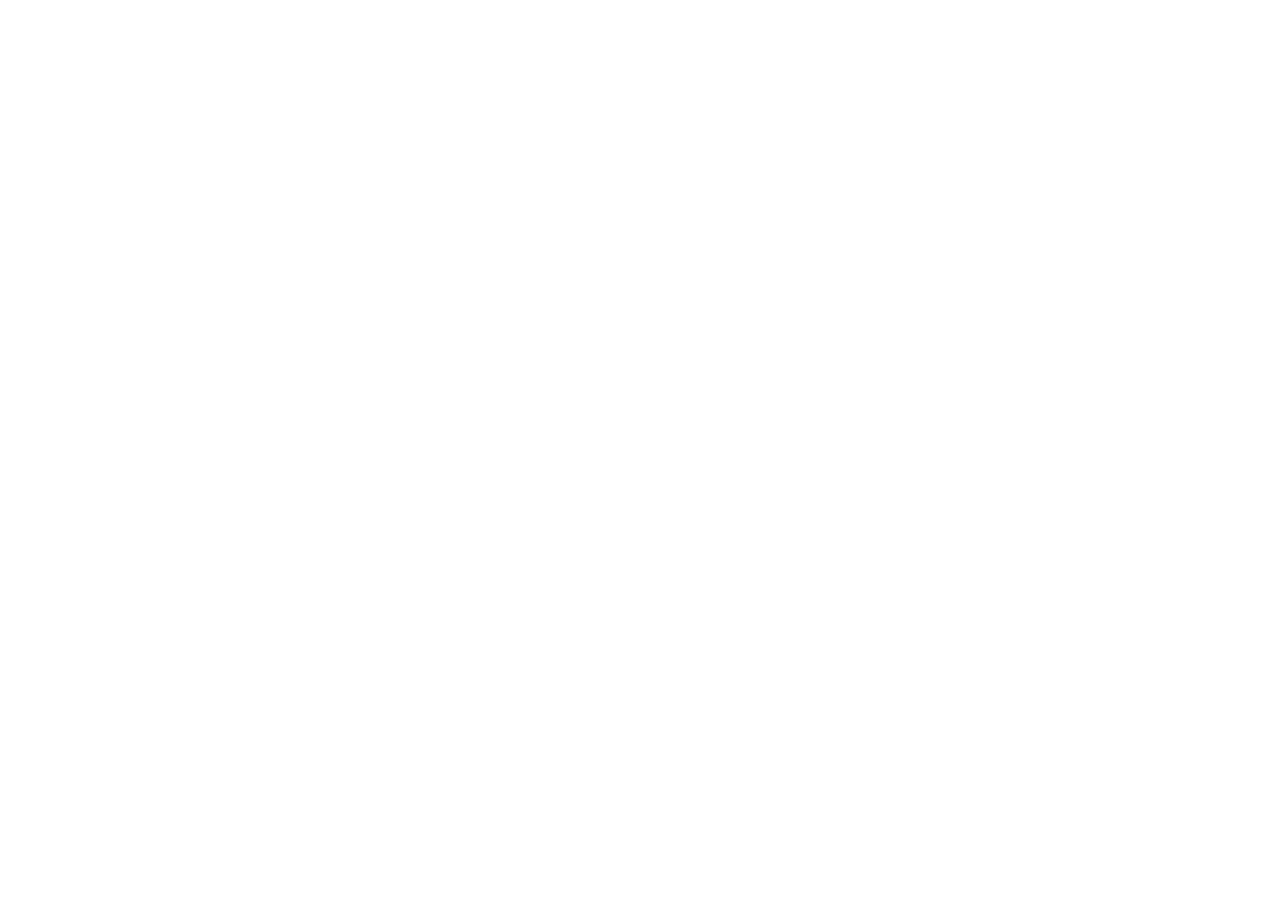
==== index.html @ 7b6e89db "init project" ====
<!DOCTYPE html>	
<html lang="zh-cn">
<head>
    <meta charset="UTF-8">
    <meta http-equiv="X-UA-Compatible" content="IE=edge">
    <meta name="keywords" content="关键词信息">
    <meta name="description" content="描述信息">
    <meta name="viewport" content="width=device-width,initial-scale=1.0">
    <link rel="shortcut icon" href="" type="image/x-icon">
    <title>袁大一</title>
</head>
<body>
     
</body>
</html>
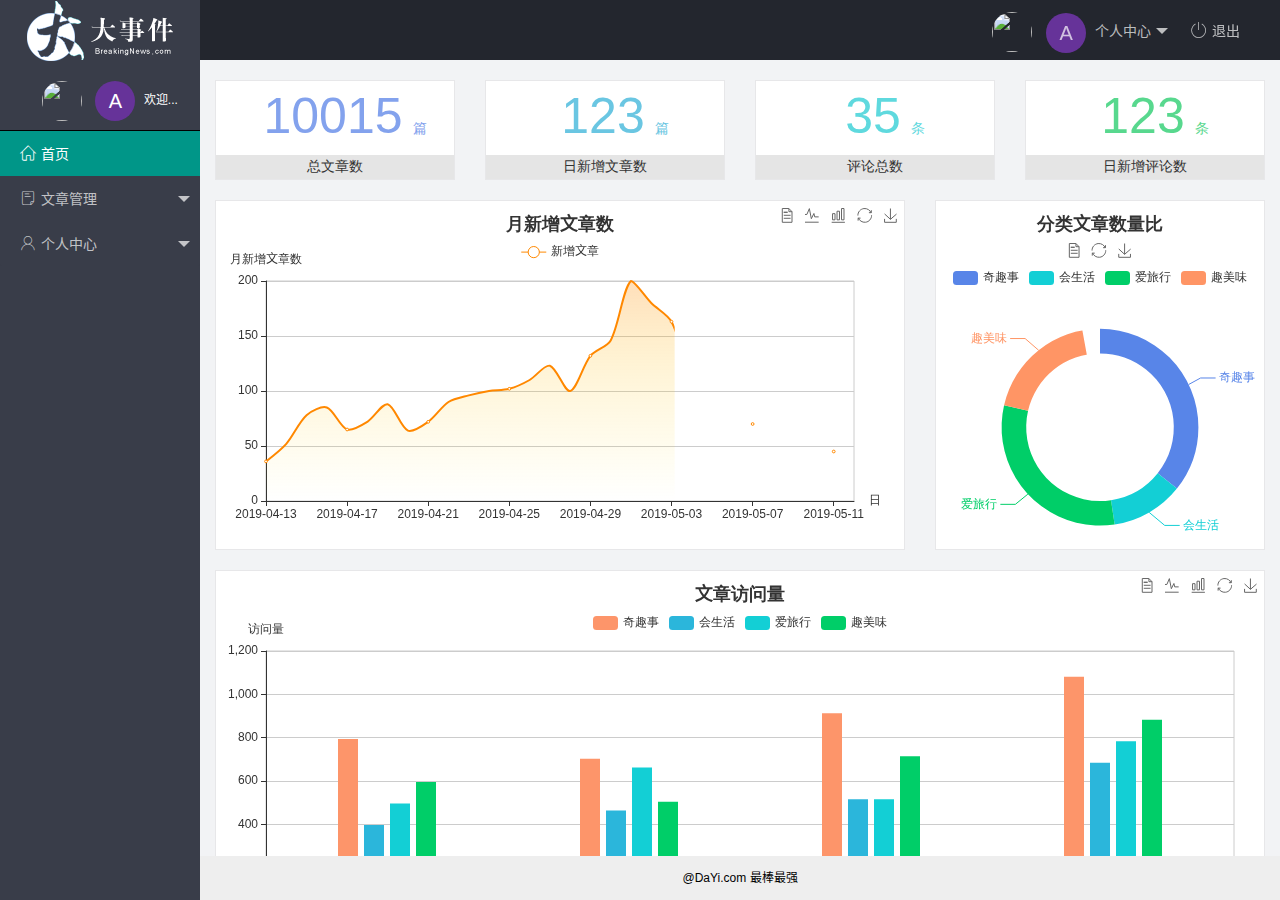
==== commit 6f9186b3: "修改后" ====
--- a/index.html
+++ b/index.html
@@ -1,5 +1,6 @@
-<!DOCTYPE html>	
+<!DOCTYPE html>
 <html lang="zh-cn">
+
 <head>
     <meta charset="UTF-8">
     <meta http-equiv="X-UA-Compatible" content="IE=edge">
@@ -7,9 +8,86 @@
     <meta name="description" content="描述信息">
     <meta name="viewport" content="width=device-width,initial-scale=1.0">
     <link rel="shortcut icon" href="" type="image/x-icon">
-    <title>袁大一</title>
+    <title>后台主页</title>
+    <link rel="stylesheet" href="./assets/css/index.css">
+    <!-- 导入layui样式表  -->
+    <link rel="stylesheet" href="/assets/lib/layui/css/layui.css">
+    <!-- 导入字体样式表文件 -->
+    <link rel="stylesheet" href="/assets/fonts/iconfont.css">
 </head>
+
 <body>
-     
+    <div class="layui-layout layui-layout-admin">
+        <div class="layui-header">
+            <div class="layui-logo layui-hide-xs layui-bg-black">
+                <img src="/assets/images/logo.png" alt="">
+            </div>
+            <!-- 头部区域（可配合layui 已有的水平导航） -->
+            <ul class="layui-nav layui-layout-right">
+                <li class="layui-nav-item layui-hide layui-show-md-inline-block">
+                    <a href="javascript:;" class="userinfo">
+                        <img src="//tva1.sinaimg.cn/crop.0.0.118.118.180/5db11ff4gw1e77d3nqrv8j203b03cweg.jpg"
+                            class="layui-nav-img">
+                        <span class="text-avatar">A</span>
+                        个人中心
+                    </a>
+                    <dl class="layui-nav-child">
+                        <dd><a href="">基本资料</a></dd>
+                        <dd><a href="">更换头像</a></dd>
+                        <dd><a href="">重置密码</a></dd>
+                    </dl>
+                </li>
+                <li class="layui-nav-item" lay-header-event="menuRight" lay-unselect>
+                    <a href="javascript:;">
+                        <span class="iconfont icon-tuichu"></span>退出
+                    </a>
+                </li>
+            </ul>
+        </div>
+
+        <div class="layui-side layui-bg-black">
+            <div class="layui-side-scroll">
+                <div class="userinfo">
+                    <img src="//tva1.sinaimg.cn/crop.0.0.118.118.180/5db11ff4gw1e77d3nqrv8j203b03cweg.jpg"
+                        class="layui-nav-img">
+                    <span class="text-avatar">A</span>
+                    <span id="weclome">欢迎...</span>
+                </div>
+                <!-- 左侧导航区域（可配合layui已有的垂直导航） -->
+                <ul class="layui-nav layui-nav-tree" lay-filter="test" lay-shrink="all">
+                    <li class="layui-nav-item layui-this"><a href="/home/dashboard.html" target="fm"><span
+                                class="iconfont icon-home"></span>首页</a></li>
+                    <li class="layui-nav-item ">
+                        <a class="" href="javascript:;"> <span class="iconfont icon-16"></span>文章管理</a>
+                        <dl class="layui-nav-child">
+                            <dd><a href="javascript:;"><i class="layui-icon layui-icon-app"></i>文章类别</a></dd>
+                            <dd><a href="javascript:;"><i class="layui-icon layui-icon-app"></i>文章列表</a></dd>
+                            <dd><a href="javascript:;"><i class="layui-icon layui-icon-app"></i>发表文章</a></dd>
+                        </dl>
+                    </li>
+                    <li class="layui-nav-item">
+                        <a href="javascript:;"><span class="iconfont icon-user"></span>个人中心</a>
+                        <dl class="layui-nav-child">
+                            <dd><a href="javascript:;"><i class="layui-icon layui-icon-app"></i>基本资料</a></dd>
+                            <dd><a href="javascript:;"><i class="layui-icon layui-icon-app"></i>更换头像</a></dd>
+                            <dd><a href="javascript:;"><i class="layui-icon layui-icon-app"></i>重置密码</a></dd>
+                        </dl>
+                    </li>
+                </ul>
+            </div>
+        </div>
+
+        <div class="layui-body">
+            <!-- 内容主体区域 -->
+            <iframe src="/home/dashboard.html" name="fm" frameborder="0"></iframe>
+        </div>
+
+        <div class="layui-footer">
+            <!-- 底部固定区域 -->
+            @DaYi.com 最棒最强
+        </div>
+    </div>
+    <script src="/assets/lib/layui/layui.all.js"></script>
 </body>
+
 </html>--- a/assets/css/index.css
+++ b/assets/css/index.css
@@ -0,0 +1,51 @@
+.layui-footer {
+    text-align: center;
+    font-size: 12px ;
+}
+.iconfont {
+    margin-right: 5px;
+}
+.layui-icon {
+    margin-right: 5px;
+    margin-left: 20px;
+}
+.layui-side {
+    padding-top: 10px;
+}
+iframe {
+    width: 100%;
+    height: 100%;
+}
+body .layui-body {
+    overflow: hidden;
+}
+a {
+    transition: none !important;
+}
+.userinfo {
+    height: 60px;
+    line-height: 60px;
+    text-align: center;
+    font-size: 12px;
+    user-select: none;
+}
+.layui-side-scroll .userinfo {
+    border-bottom: 1px solid black;
+}
+.userinfo .text-avatar {
+    display: inline-block;
+    width: 40px;
+    height: 40px;
+    background-color: rebeccapurple;
+    border-radius: 50%;
+    line-height: 40px;
+    text-align: center;
+    font-size: 20px;
+    position: relative;
+    top: 4px;
+    margin-right: 5px;
+}
+ .userinfo .layui-nav-img {
+    width: 40px;
+    height: 40px;
+}--- a/assets/lib/layui/css/layui.css
+++ b/assets/lib/layui/css/layui.css
@@ -0,0 +1,2 @@
+/** layui-v2.5.5 MIT License By https://www.layui.com */
+ .layui-inline,img{display:inline-block;vertical-align:middle}h1,h2,h3,h4,h5,h6{font-weight:400}.layui-edge,.layui-header,.layui-inline,.layui-main{position:relative}.layui-body,.layui-edge,.layui-elip{overflow:hidden}.layui-btn,.layui-edge,.layui-inline,img{vertical-align:middle}.layui-btn,.layui-disabled,.layui-icon,.layui-unselect{-moz-user-select:none;-webkit-user-select:none;-ms-user-select:none}.layui-elip,.layui-form-checkbox span,.layui-form-pane .layui-form-label{text-overflow:ellipsis;white-space:nowrap}.layui-breadcrumb,.layui-tree-btnGroup{visibility:hidden}blockquote,body,button,dd,div,dl,dt,form,h1,h2,h3,h4,h5,h6,input,li,ol,p,pre,td,textarea,th,ul{margin:0;padding:0;-webkit-tap-highlight-color:rgba(0,0,0,0)}a:active,a:hover{outline:0}img{border:none}li{list-style:none}table{border-collapse:collapse;border-spacing:0}h4,h5,h6{font-size:100%}button,input,optgroup,option,select,textarea{font-family:inherit;font-size:inherit;font-style:inherit;font-weight:inherit;outline:0}pre{white-space:pre-wrap;white-space:-moz-pre-wrap;white-space:-pre-wrap;white-space:-o-pre-wrap;word-wrap:break-word}body{line-height:24px;font:14px Helvetica Neue,Helvetica,PingFang SC,Tahoma,Arial,sans-serif}hr{height:1px;margin:10px 0;border:0;clear:both}a{color:#333;text-decoration:none}a:hover{color:#777}a cite{font-style:normal;*cursor:pointer}.layui-border-box,.layui-border-box *{box-sizing:border-box}.layui-box,.layui-box *{box-sizing:content-box}.layui-clear{clear:both;*zoom:1}.layui-clear:after{content:'\20';clear:both;*zoom:1;display:block;height:0}.layui-inline{*display:inline;*zoom:1}.layui-edge{display:inline-block;width:0;height:0;border-width:6px;border-style:dashed;border-color:transparent}.layui-edge-top{top:-4px;border-bottom-color:#999;border-bottom-style:solid}.layui-edge-right{border-left-color:#999;border-left-style:solid}.layui-edge-bottom{top:2px;border-top-color:#999;border-top-style:solid}.layui-edge-left{border-right-color:#999;border-right-style:solid}.layui-disabled,.layui-disabled:hover{color:#d2d2d2!important;cursor:not-allowed!important}.layui-circle{border-radius:100%}.layui-show{display:block!important}.layui-hide{display:none!important}@font-face{font-family:layui-icon;src:url(../font/iconfont.eot?v=250);src:url(../font/iconfont.eot?v=250#iefix) format('embedded-opentype'),url(../font/iconfont.woff2?v=250) format('woff2'),url(../font/iconfont.woff?v=250) format('woff'),url(../font/iconfont.ttf?v=250) format('truetype'),url(../font/iconfont.svg?v=250#layui-icon) format('svg')}.layui-icon{font-family:layui-icon!important;font-size:16px;font-style:normal;-webkit-font-smoothing:antialiased;-moz-osx-font-smoothing:grayscale}.layui-icon-reply-fill:before{content:"\e611"}.layui-icon-set-fill:before{content:"\e614"}.layui-icon-menu-fill:before{content:"\e60f"}.layui-icon-search:before{content:"\e615"}.layui-icon-share:before{content:"\e641"}.layui-icon-set-sm:before{content:"\e620"}.layui-icon-engine:before{content:"\e628"}.layui-icon-close:before{content:"\1006"}.layui-icon-close-fill:before{content:"\1007"}.layui-icon-chart-screen:before{content:"\e629"}.layui-icon-star:before{content:"\e600"}.layui-icon-circle-dot:before{content:"\e617"}.layui-icon-chat:before{content:"\e606"}.layui-icon-release:before{content:"\e609"}.layui-icon-list:before{content:"\e60a"}.layui-icon-chart:before{content:"\e62c"}.layui-icon-ok-circle:before{content:"\1005"}.layui-icon-layim-theme:before{content:"\e61b"}.layui-icon-table:before{content:"\e62d"}.layui-icon-right:before{content:"\e602"}.layui-icon-left:before{content:"\e603"}.layui-icon-cart-simple:before{content:"\e698"}.layui-icon-face-cry:before{content:"\e69c"}.layui-icon-face-smile:before{content:"\e6af"}.layui-icon-survey:before{content:"\e6b2"}.layui-icon-tree:before{content:"\e62e"}.layui-icon-upload-circle:before{content:"\e62f"}.layui-icon-add-circle:before{content:"\e61f"}.layui-icon-download-circle:before{content:"\e601"}.layui-icon-templeate-1:before{content:"\e630"}.layui-icon-util:before{content:"\e631"}.layui-icon-face-surprised:before{content:"\e664"}.layui-icon-edit:before{content:"\e642"}.layui-icon-speaker:before{content:"\e645"}.layui-icon-down:before{content:"\e61a"}.layui-icon-file:before{content:"\e621"}.layui-icon-layouts:before{content:"\e632"}.layui-icon-rate-half:before{content:"\e6c9"}.layui-icon-add-circle-fine:before{content:"\e608"}.layui-icon-prev-circle:before{content:"\e633"}.layui-icon-read:before{content:"\e705"}.layui-icon-404:before{content:"\e61c"}.layui-icon-carousel:before{content:"\e634"}.layui-icon-help:before{content:"\e607"}.layui-icon-code-circle:before{content:"\e635"}.layui-icon-water:before{content:"\e636"}.layui-icon-username:before{content:"\e66f"}.layui-icon-find-fill:before{content:"\e670"}.layui-icon-about:before{content:"\e60b"}.layui-icon-location:before{content:"\e715"}.layui-icon-up:before{content:"\e619"}.layui-icon-pause:before{content:"\e651"}.layui-icon-date:before{content:"\e637"}.layui-icon-layim-uploadfile:before{content:"\e61d"}.layui-icon-delete:before{content:"\e640"}.layui-icon-play:before{content:"\e652"}.layui-icon-top:before{content:"\e604"}.layui-icon-friends:before{content:"\e612"}.layui-icon-refresh-3:before{content:"\e9aa"}.layui-icon-ok:before{content:"\e605"}.layui-icon-layer:before{content:"\e638"}.layui-icon-face-smile-fine:before{content:"\e60c"}.layui-icon-dollar:before{content:"\e659"}.layui-icon-group:before{content:"\e613"}.layui-icon-layim-download:before{content:"\e61e"}.layui-icon-picture-fine:before{content:"\e60d"}.layui-icon-link:before{content:"\e64c"}.layui-icon-diamond:before{content:"\e735"}.layui-icon-log:before{content:"\e60e"}.layui-icon-rate-solid:before{content:"\e67a"}.layui-icon-fonts-del:before{content:"\e64f"}.layui-icon-unlink:before{content:"\e64d"}.layui-icon-fonts-clear:before{content:"\e639"}.layui-icon-triangle-r:before{content:"\e623"}.layui-icon-circle:before{content:"\e63f"}.layui-icon-radio:before{content:"\e643"}.layui-icon-align-center:before{content:"\e647"}.layui-icon-align-right:before{content:"\e648"}.layui-icon-align-left:before{content:"\e649"}.layui-icon-loading-1:before{content:"\e63e"}.layui-icon-return:before{content:"\e65c"}.layui-icon-fonts-strong:before{content:"\e62b"}.layui-icon-upload:before{content:"\e67c"}.layui-icon-dialogue:before{content:"\e63a"}.layui-icon-video:before{content:"\e6ed"}.layui-icon-headset:before{content:"\e6fc"}.layui-icon-cellphone-fine:before{content:"\e63b"}.layui-icon-add-1:before{content:"\e654"}.layui-icon-face-smile-b:before{content:"\e650"}.layui-icon-fonts-html:before{content:"\e64b"}.layui-icon-form:before{content:"\e63c"}.layui-icon-cart:before{content:"\e657"}.layui-icon-camera-fill:before{content:"\e65d"}.layui-icon-tabs:before{content:"\e62a"}.layui-icon-fonts-code:before{content:"\e64e"}.layui-icon-fire:before{content:"\e756"}.layui-icon-set:before{content:"\e716"}.layui-icon-fonts-u:before{content:"\e646"}.layui-icon-triangle-d:before{content:"\e625"}.layui-icon-tips:before{content:"\e702"}.layui-icon-picture:before{content:"\e64a"}.layui-icon-more-vertical:before{content:"\e671"}.layui-icon-flag:before{content:"\e66c"}.layui-icon-loading:before{content:"\e63d"}.layui-icon-fonts-i:before{content:"\e644"}.layui-icon-refresh-1:before{content:"\e666"}.layui-icon-rmb:before{content:"\e65e"}.layui-icon-home:before{content:"\e68e"}.layui-icon-user:before{content:"\e770"}.layui-icon-notice:before{content:"\e667"}.layui-icon-login-weibo:before{content:"\e675"}.layui-icon-voice:before{content:"\e688"}.layui-icon-upload-drag:before{content:"\e681"}.layui-icon-login-qq:before{content:"\e676"}.layui-icon-snowflake:before{content:"\e6b1"}.layui-icon-file-b:before{content:"\e655"}.layui-icon-template:before{content:"\e663"}.layui-icon-auz:before{content:"\e672"}.layui-icon-console:before{content:"\e665"}.layui-icon-app:before{content:"\e653"}.layui-icon-prev:before{content:"\e65a"}.layui-icon-website:before{content:"\e7ae"}.layui-icon-next:before{content:"\e65b"}.layui-icon-component:before{content:"\e857"}.layui-icon-more:before{content:"\e65f"}.layui-icon-login-wechat:before{content:"\e677"}.layui-icon-shrink-right:before{content:"\e668"}.layui-icon-spread-left:before{content:"\e66b"}.layui-icon-camera:before{content:"\e660"}.layui-icon-note:before{content:"\e66e"}.layui-icon-refresh:before{content:"\e669"}.layui-icon-female:before{content:"\e661"}.layui-icon-male:before{content:"\e662"}.layui-icon-password:before{content:"\e673"}.layui-icon-senior:before{content:"\e674"}.layui-icon-theme:before{content:"\e66a"}.layui-icon-tread:before{content:"\e6c5"}.layui-icon-praise:before{content:"\e6c6"}.layui-icon-star-fill:before{content:"\e658"}.layui-icon-rate:before{content:"\e67b"}.layui-icon-template-1:before{content:"\e656"}.layui-icon-vercode:before{content:"\e679"}.layui-icon-cellphone:before{content:"\e678"}.layui-icon-screen-full:before{content:"\e622"}.layui-icon-screen-restore:before{content:"\e758"}.layui-icon-cols:before{content:"\e610"}.layui-icon-export:before{content:"\e67d"}.layui-icon-print:before{content:"\e66d"}.layui-icon-slider:before{content:"\e714"}.layui-icon-addition:before{content:"\e624"}.layui-icon-subtraction:before{content:"\e67e"}.layui-icon-service:before{content:"\e626"}.layui-icon-transfer:before{content:"\e691"}.layui-main{width:1140px;margin:0 auto}.layui-header{z-index:1000;height:60px}.layui-header a:hover{transition:all .5s;-webkit-transition:all .5s}.layui-side{position:fixed;left:0;top:0;bottom:0;z-index:999;width:200px;overflow-x:hidden}.layui-side-scroll{position:relative;width:220px;height:100%;overflow-x:hidden}.layui-body{position:absolute;left:200px;right:0;top:0;bottom:0;z-index:998;width:auto;overflow-y:auto;box-sizing:border-box}.layui-layout-body{overflow:hidden}.layui-layout-admin .layui-header{background-color:#23262E}.layui-layout-admin .layui-side{top:60px;width:200px;overflow-x:hidden}.layui-layout-admin .layui-body{position:fixed;top:60px;bottom:44px}.layui-layout-admin .layui-main{width:auto;margin:0 15px}.layui-layout-admin .layui-footer{position:fixed;left:200px;right:0;bottom:0;height:44px;line-height:44px;padding:0 15px;background-color:#eee}.layui-layout-admin .layui-logo{position:absolute;left:0;top:0;width:200px;height:100%;line-height:60px;text-align:center;color:#009688;font-size:16px}.layui-layout-admin .layui-header .layui-nav{background:0 0}.layui-layout-left{position:absolute!important;left:200px;top:0}.layui-layout-right{position:absolute!important;right:0;top:0}.layui-container{position:relative;margin:0 auto;padding:0 15px;box-sizing:border-box}.layui-fluid{position:relative;margin:0 auto;padding:0 15px}.layui-row:after,.layui-row:before{content:'';display:block;clear:both}.layui-col-lg1,.layui-col-lg10,.layui-col-lg11,.layui-col-lg12,.layui-col-lg2,.layui-col-lg3,.layui-col-lg4,.layui-col-lg5,.layui-col-lg6,.layui-col-lg7,.layui-col-lg8,.layui-col-lg9,.layui-col-md1,.layui-col-md10,.layui-col-md11,.layui-col-md12,.layui-col-md2,.layui-col-md3,.layui-col-md4,.layui-col-md5,.layui-col-md6,.layui-col-md7,.layui-col-md8,.layui-col-md9,.layui-col-sm1,.layui-col-sm10,.layui-col-sm11,.layui-col-sm12,.layui-col-sm2,.layui-col-sm3,.layui-col-sm4,.layui-col-sm5,.layui-col-sm6,.layui-col-sm7,.layui-col-sm8,.layui-col-sm9,.layui-col-xs1,.layui-col-xs10,.layui-col-xs11,.layui-col-xs12,.layui-col-xs2,.layui-col-xs3,.layui-col-xs4,.layui-col-xs5,.layui-col-xs6,.layui-col-xs7,.layui-col-xs8,.layui-col-xs9{position:relative;display:block;box-sizing:border-box}.layui-col-xs1,.layui-col-xs10,.layui-col-xs11,.layui-col-xs12,.layui-col-xs2,.layui-col-xs3,.layui-col-xs4,.layui-col-xs5,.layui-col-xs6,.layui-col-xs7,.layui-col-xs8,.layui-col-xs9{float:left}.layui-col-xs1{width:8.33333333%}.layui-col-xs2{width:16.66666667%}.layui-col-xs3{width:25%}.layui-col-xs4{width:33.33333333%}.layui-col-xs5{width:41.66666667%}.layui-col-xs6{width:50%}.layui-col-xs7{width:58.33333333%}.layui-col-xs8{width:66.66666667%}.layui-col-xs9{width:75%}.layui-col-xs10{width:83.33333333%}.layui-col-xs11{width:91.66666667%}.layui-col-xs12{width:100%}.layui-col-xs-offset1{margin-left:8.33333333%}.layui-col-xs-offset2{margin-left:16.66666667%}.layui-col-xs-offset3{margin-left:25%}.layui-col-xs-offset4{margin-left:33.33333333%}.layui-col-xs-offset5{margin-left:41.66666667%}.layui-col-xs-offset6{margin-left:50%}.layui-col-xs-offset7{margin-left:58.33333333%}.layui-col-xs-offset8{margin-left:66.66666667%}.layui-col-xs-offset9{margin-left:75%}.layui-col-xs-offset10{margin-left:83.33333333%}.layui-col-xs-offset11{margin-left:91.66666667%}.layui-col-xs-offset12{margin-left:100%}@media screen and (max-width:768px){.layui-hide-xs{display:none!important}.layui-show-xs-block{display:block!important}.layui-show-xs-inline{display:inline!important}.layui-show-xs-inline-block{display:inline-block!important}}@media screen and (min-width:768px){.layui-container{width:750px}.layui-hide-sm{display:none!important}.layui-show-sm-block{display:block!important}.layui-show-sm-inline{display:inline!important}.layui-show-sm-inline-block{display:inline-block!important}.layui-col-sm1,.layui-col-sm10,.layui-col-sm11,.layui-col-sm12,.layui-col-sm2,.layui-col-sm3,.layui-col-sm4,.layui-col-sm5,.layui-col-sm6,.layui-col-sm7,.layui-col-sm8,.layui-col-sm9{float:left}.layui-col-sm1{width:8.33333333%}.layui-col-sm2{width:16.66666667%}.layui-col-sm3{width:25%}.layui-col-sm4{width:33.33333333%}.layui-col-sm5{width:41.66666667%}.layui-col-sm6{width:50%}.layui-col-sm7{width:58.33333333%}.layui-col-sm8{width:66.66666667%}.layui-col-sm9{width:75%}.layui-col-sm10{width:83.33333333%}.layui-col-sm11{width:91.66666667%}.layui-col-sm12{width:100%}.layui-col-sm-offset1{margin-left:8.33333333%}.layui-col-sm-offset2{margin-left:16.66666667%}.layui-col-sm-offset3{margin-left:25%}.layui-col-sm-offset4{margin-left:33.33333333%}.layui-col-sm-offset5{margin-left:41.66666667%}.layui-col-sm-offset6{margin-left:50%}.layui-col-sm-offset7{margin-left:58.33333333%}.layui-col-sm-offset8{margin-left:66.66666667%}.layui-col-sm-offset9{margin-left:75%}.layui-col-sm-offset10{margin-left:83.33333333%}.layui-col-sm-offset11{margin-left:91.66666667%}.layui-col-sm-offset12{margin-left:100%}}@media screen and (min-width:992px){.layui-container{width:970px}.layui-hide-md{display:none!important}.layui-show-md-block{display:block!important}.layui-show-md-inline{display:inline!important}.layui-show-md-inline-block{display:inline-block!important}.layui-col-md1,.layui-col-md10,.layui-col-md11,.layui-col-md12,.layui-col-md2,.layui-col-md3,.layui-col-md4,.layui-col-md5,.layui-col-md6,.layui-col-md7,.layui-col-md8,.layui-col-md9{float:left}.layui-col-md1{width:8.33333333%}.layui-col-md2{width:16.66666667%}.layui-col-md3{width:25%}.layui-col-md4{width:33.33333333%}.layui-col-md5{width:41.66666667%}.layui-col-md6{width:50%}.layui-col-md7{width:58.33333333%}.layui-col-md8{width:66.66666667%}.layui-col-md9{width:75%}.layui-col-md10{width:83.33333333%}.layui-col-md11{width:91.66666667%}.layui-col-md12{width:100%}.layui-col-md-offset1{margin-left:8.33333333%}.layui-col-md-offset2{margin-left:16.66666667%}.layui-col-md-offset3{margin-left:25%}.layui-col-md-offset4{margin-left:33.33333333%}.layui-col-md-offset5{margin-left:41.66666667%}.layui-col-md-offset6{margin-left:50%}.layui-col-md-offset7{margin-left:58.33333333%}.layui-col-md-offset8{margin-left:66.66666667%}.layui-col-md-offset9{margin-left:75%}.layui-col-md-offset10{margin-left:83.33333333%}.layui-col-md-offset11{margin-left:91.66666667%}.layui-col-md-offset12{margin-left:100%}}@media screen and (min-width:1200px){.layui-container{width:1170px}.layui-hide-lg{display:none!important}.layui-show-lg-block{display:block!important}.layui-show-lg-inline{display:inline!important}.layui-show-lg-inline-block{display:inline-block!important}.layui-col-lg1,.layui-col-lg10,.layui-col-lg11,.layui-col-lg12,.layui-col-lg2,.layui-col-lg3,.layui-col-lg4,.layui-col-lg5,.layui-col-lg6,.layui-col-lg7,.layui-col-lg8,.layui-col-lg9{float:left}.layui-col-lg1{width:8.33333333%}.layui-col-lg2{width:16.66666667%}.layui-col-lg3{width:25%}.layui-col-lg4{width:33.33333333%}.layui-col-lg5{width:41.66666667%}.layui-col-lg6{width:50%}.layui-col-lg7{width:58.33333333%}.layui-col-lg8{width:66.66666667%}.layui-col-lg9{width:75%}.layui-col-lg10{width:83.33333333%}.layui-col-lg11{width:91.66666667%}.layui-col-lg12{width:100%}.layui-col-lg-offset1{margin-left:8.33333333%}.layui-col-lg-offset2{margin-left:16.66666667%}.layui-col-lg-offset3{margin-left:25%}.layui-col-lg-offset4{margin-left:33.33333333%}.layui-col-lg-offset5{margin-left:41.66666667%}.layui-col-lg-offset6{margin-left:50%}.layui-col-lg-offset7{margin-left:58.33333333%}.layui-col-lg-offset8{margin-left:66.66666667%}.layui-col-lg-offset9{margin-left:75%}.layui-col-lg-offset10{margin-left:83.33333333%}.layui-col-lg-offset11{margin-left:91.66666667%}.layui-col-lg-offset12{margin-left:100%}}.layui-col-space1{margin:-.5px}.layui-col-space1>*{padding:.5px}.layui-col-space3{margin:-1.5px}.layui-col-space3>*{padding:1.5px}.layui-col-space5{margin:-2.5px}.layui-col-space5>*{padding:2.5px}.layui-col-space8{margin:-3.5px}.layui-col-space8>*{padding:3.5px}.layui-col-space10{margin:-5px}.layui-col-space10>*{padding:5px}.layui-col-space12{margin:-6px}.layui-col-space12>*{padding:6px}.layui-col-space15{margin:-7.5px}.layui-col-space15>*{padding:7.5px}.layui-col-space18{margin:-9px}.layui-col-space18>*{padding:9px}.layui-col-space20{margin:-10px}.layui-col-space20>*{padding:10px}.layui-col-space22{margin:-11px}.layui-col-space22>*{padding:11px}.layui-col-space25{margin:-12.5px}.layui-col-space25>*{padding:12.5px}.layui-col-space30{margin:-15px}.layui-col-space30>*{padding:15px}.layui-btn,.layui-input,.layui-select,.layui-textarea,.layui-upload-button{outline:0;-webkit-appearance:none;transition:all .3s;-webkit-transition:all .3s;box-sizing:border-box}.layui-elem-quote{margin-bottom:10px;padding:15px;line-height:22px;border-left:5px solid #009688;border-radius:0 2px 2px 0;background-color:#f2f2f2}.layui-quote-nm{border-style:solid;border-width:1px 1px 1px 5px;background:0 0}.layui-elem-field{margin-bottom:10px;padding:0;border-width:1px;border-style:solid}.layui-elem-field legend{margin-left:20px;padding:0 10px;font-size:20px;font-weight:300}.layui-field-title{margin:10px 0 20px;border-width:1px 0 0}.layui-field-box{padding:10px 15px}.layui-field-title .layui-field-box{padding:10px 0}.layui-progress{position:relative;height:6px;border-radius:20px;background-color:#e2e2e2}.layui-progress-bar{position:absolute;left:0;top:0;width:0;max-width:100%;height:6px;border-radius:20px;text-align:right;background-color:#5FB878;transition:all .3s;-webkit-transition:all .3s}.layui-progress-big,.layui-progress-big .layui-progress-bar{height:18px;line-height:18px}.layui-progress-text{position:relative;top:-20px;line-height:18px;font-size:12px;color:#666}.layui-progress-big .layui-progress-text{position:static;padding:0 10px;color:#fff}.layui-collapse{border-width:1px;border-style:solid;border-radius:2px}.layui-colla-content,.layui-colla-item{border-top-width:1px;border-top-style:solid}.layui-colla-item:first-child{border-top:none}.layui-colla-title{position:relative;height:42px;line-height:42px;padding:0 15px 0 35px;color:#333;background-color:#f2f2f2;cursor:pointer;font-size:14px;overflow:hidden}.layui-colla-content{display:none;padding:10px 15px;line-height:22px;color:#666}.layui-colla-icon{position:absolute;left:15px;top:0;font-size:14px}.layui-card{margin-bottom:15px;border-radius:2px;background-color:#fff;box-shadow:0 1px 2px 0 rgba(0,0,0,.05)}.layui-card:last-child{margin-bottom:0}.layui-card-header{position:relative;height:42px;line-height:42px;padding:0 15px;border-bottom:1px solid #f6f6f6;color:#333;border-radius:2px 2px 0 0;font-size:14px}.layui-bg-black,.layui-bg-blue,.layui-bg-cyan,.layui-bg-green,.layui-bg-orange,.layui-bg-red{color:#fff!important}.layui-card-body{position:relative;padding:10px 15px;line-height:24px}.layui-card-body[pad15]{padding:15px}.layui-card-body[pad20]{padding:20px}.layui-card-body .layui-table{margin:5px 0}.layui-card .layui-tab{margin:0}.layui-panel-window{position:relative;padding:15px;border-radius:0;border-top:5px solid #E6E6E6;background-color:#fff}.layui-auxiliar-moving{position:fixed;left:0;right:0;top:0;bottom:0;width:100%;height:100%;background:0 0;z-index:9999999999}.layui-form-label,.layui-form-mid,.layui-form-select,.layui-input-block,.layui-input-inline,.layui-textarea{position:relative}.layui-bg-red{background-color:#FF5722!important}.layui-bg-orange{background-color:#FFB800!important}.layui-bg-green{background-color:#009688!important}.layui-bg-cyan{background-color:#2F4056!important}.layui-bg-blue{background-color:#1E9FFF!important}.layui-bg-black{background-color:#393D49!important}.layui-bg-gray{background-color:#eee!important;color:#666!important}.layui-badge-rim,.layui-colla-content,.layui-colla-item,.layui-collapse,.layui-elem-field,.layui-form-pane .layui-form-item[pane],.layui-form-pane .layui-form-label,.layui-input,.layui-layedit,.layui-layedit-tool,.layui-quote-nm,.layui-select,.layui-tab-bar,.layui-tab-card,.layui-tab-title,.layui-tab-title .layui-this:after,.layui-textarea{border-color:#e6e6e6}.layui-timeline-item:before,hr{background-color:#e6e6e6}.layui-text{line-height:22px;font-size:14px;color:#666}.layui-text h1,.layui-text h2,.layui-text h3{font-weight:500;color:#333}.layui-text h1{font-size:30px}.layui-text h2{font-size:24px}.layui-text h3{font-size:18px}.layui-text a:not(.layui-btn){color:#01AAED}.layui-text a:not(.layui-btn):hover{text-decoration:underline}.layui-text ul{padding:5px 0 5px 15px}.layui-text ul li{margin-top:5px;list-style-type:disc}.layui-text em,.layui-word-aux{color:#999!important;padding:0 5px!important}.layui-btn{display:inline-block;height:38px;line-height:38px;padding:0 18px;background-color:#009688;color:#fff;white-space:nowrap;text-align:center;font-size:14px;border:none;border-radius:2px;cursor:pointer}.layui-btn:hover{opacity:.8;filter:alpha(opacity=80);color:#fff}.layui-btn:active{opacity:1;filter:alpha(opacity=100)}.layui-btn+.layui-btn{margin-left:10px}.layui-btn-container{font-size:0}.layui-btn-container .layui-btn{margin-right:10px;margin-bottom:10px}.layui-btn-container .layui-btn+.layui-btn{margin-left:0}.layui-table .layui-btn-container .layui-btn{margin-bottom:9px}.layui-btn-radius{border-radius:100px}.layui-btn .layui-icon{margin-right:3px;font-size:18px;vertical-align:bottom;vertical-align:middle\9}.layui-btn-primary{border:1px solid #C9C9C9;background-color:#fff;color:#555}.layui-btn-primary:hover{border-color:#009688;color:#333}.layui-btn-normal{background-color:#1E9FFF}.layui-btn-warm{background-color:#FFB800}.layui-btn-danger{background-color:#FF5722}.layui-btn-checked{background-color:#5FB878}.layui-btn-disabled,.layui-btn-disabled:active,.layui-btn-disabled:hover{border:1px solid #e6e6e6;background-color:#FBFBFB;color:#C9C9C9;cursor:not-allowed;opacity:1}.layui-btn-lg{height:44px;line-height:44px;padding:0 25px;font-size:16px}.layui-btn-sm{height:30px;line-height:30px;padding:0 10px;font-size:12px}.layui-btn-sm i{font-size:16px!important}.layui-btn-xs{height:22px;line-height:22px;padding:0 5px;font-size:12px}.layui-btn-xs i{font-size:14px!important}.layui-btn-group{display:inline-block;vertical-align:middle;font-size:0}.layui-btn-group .layui-btn{margin-left:0!important;margin-right:0!important;border-left:1px solid rgba(255,255,255,.5);border-radius:0}.layui-btn-group .layui-btn-primary{border-left:none}.layui-btn-group .layui-btn-primary:hover{border-color:#C9C9C9;color:#009688}.layui-btn-group .layui-btn:first-child{border-left:none;border-radius:2px 0 0 2px}.layui-btn-group .layui-btn-primary:first-child{border-left:1px solid #c9c9c9}.layui-btn-group .layui-btn:last-child{border-radius:0 2px 2px 0}.layui-btn-group .layui-btn+.layui-btn{margin-left:0}.layui-btn-group+.layui-btn-group{margin-left:10px}.layui-btn-fluid{width:100%}.layui-input,.layui-select,.layui-textarea{height:38px;line-height:1.3;line-height:38px\9;border-width:1px;border-style:solid;background-color:#fff;border-radius:2px}.layui-input::-webkit-input-placeholder,.layui-select::-webkit-input-placeholder,.layui-textarea::-webkit-input-placeholder{line-height:1.3}.layui-input,.layui-textarea{display:block;width:100%;padding-left:10px}.layui-input:hover,.layui-textarea:hover{border-color:#D2D2D2!important}.layui-input:focus,.layui-textarea:focus{border-color:#C9C9C9!important}.layui-textarea{min-height:100px;height:auto;line-height:20px;padding:6px 10px;resize:vertical}.layui-select{padding:0 10px}.layui-form input[type=checkbox],.layui-form input[type=radio],.layui-form select{display:none}.layui-form [lay-ignore]{display:initial}.layui-form-item{margin-bottom:15px;clear:both;*zoom:1}.layui-form-item:after{content:'\20';clear:both;*zoom:1;display:block;height:0}.layui-form-label{float:left;display:block;padding:9px 15px;width:80px;font-weight:400;line-height:20px;text-align:right}.layui-form-label-col{display:block;float:none;padding:9px 0;line-height:20px;text-align:left}.layui-form-item .layui-inline{margin-bottom:5px;margin-right:10px}.layui-input-block{margin-left:110px;min-height:36px}.layui-input-inline{display:inline-block;vertical-align:middle}.layui-form-item .layui-input-inline{float:left;width:190px;margin-right:10px}.layui-form-text .layui-input-inline{width:auto}.layui-form-mid{float:left;display:block;padding:9px 0!important;line-height:20px;margin-right:10px}.layui-form-danger+.layui-form-select .layui-input,.layui-form-danger:focus{border-color:#FF5722!important}.layui-form-select .layui-input{padding-right:30px;cursor:pointer}.layui-form-select .layui-edge{position:absolute;right:10px;top:50%;margin-top:-3px;cursor:pointer;border-width:6px;border-top-color:#c2c2c2;border-top-style:solid;transition:all .3s;-webkit-transition:all .3s}.layui-form-select dl{display:none;position:absolute;left:0;top:42px;padding:5px 0;z-index:899;min-width:100%;border:1px solid #d2d2d2;max-height:300px;overflow-y:auto;background-color:#fff;border-radius:2px;box-shadow:0 2px 4px rgba(0,0,0,.12);box-sizing:border-box}.layui-form-select dl dd,.layui-form-select dl dt{padding:0 10px;line-height:36px;white-space:nowrap;overflow:hidden;text-overflow:ellipsis}.layui-form-select dl dt{font-size:12px;color:#999}.layui-form-select dl dd{cursor:pointer}.layui-form-select dl dd:hover{background-color:#f2f2f2;-webkit-transition:.5s all;transition:.5s all}.layui-form-select .layui-select-group dd{padding-left:20px}.layui-form-select dl dd.layui-select-tips{padding-left:10px!important;color:#999}.layui-form-select dl dd.layui-this{background-color:#5FB878;color:#fff}.layui-form-checkbox,.layui-form-select dl dd.layui-disabled{background-color:#fff}.layui-form-selected dl{display:block}.layui-form-checkbox,.layui-form-checkbox *,.layui-form-switch{display:inline-block;vertical-align:middle}.layui-form-selected .layui-edge{margin-top:-9px;-webkit-transform:rotate(180deg);transform:rotate(180deg);margin-top:-3px\9}:root .layui-form-selected .layui-edge{margin-top:-9px\0/IE9}.layui-form-selectup dl{top:auto;bottom:42px}.layui-select-none{margin:5px 0;text-align:center;color:#999}.layui-select-disabled .layui-disabled{border-color:#eee!important}.layui-select-disabled .layui-edge{border-top-color:#d2d2d2}.layui-form-checkbox{position:relative;height:30px;line-height:30px;margin-right:10px;padding-right:30px;cursor:pointer;font-size:0;-webkit-transition:.1s linear;transition:.1s linear;box-sizing:border-box}.layui-form-checkbox span{padding:0 10px;height:100%;font-size:14px;border-radius:2px 0 0 2px;background-color:#d2d2d2;color:#fff;overflow:hidden}.layui-form-checkbox:hover span{background-color:#c2c2c2}.layui-form-checkbox i{position:absolute;right:0;top:0;width:30px;height:28px;border:1px solid #d2d2d2;border-left:none;border-radius:0 2px 2px 0;color:#fff;font-size:20px;text-align:center}.layui-form-checkbox:hover i{border-color:#c2c2c2;color:#c2c2c2}.layui-form-checked,.layui-form-checked:hover{border-color:#5FB878}.layui-form-checked span,.layui-form-checked:hover span{background-color:#5FB878}.layui-form-checked i,.layui-form-checked:hover i{color:#5FB878}.layui-form-item .layui-form-checkbox{margin-top:4px}.layui-form-checkbox[lay-skin=primary]{height:auto!important;line-height:normal!important;min-width:18px;min-height:18px;border:none!important;margin-right:0;padding-left:28px;padding-right:0;background:0 0}.layui-form-checkbox[lay-skin=primary] span{padding-left:0;padding-right:15px;line-height:18px;background:0 0;color:#666}.layui-form-checkbox[lay-skin=primary] i{right:auto;left:0;width:16px;height:16px;line-height:16px;border:1px solid #d2d2d2;font-size:12px;border-radius:2px;background-color:#fff;-webkit-transition:.1s linear;transition:.1s linear}.layui-form-checkbox[lay-skin=primary]:hover i{border-color:#5FB878;color:#fff}.layui-form-checked[lay-skin=primary] i{border-color:#5FB878!important;background-color:#5FB878;color:#fff}.layui-checkbox-disbaled[lay-skin=primary] span{background:0 0!important;color:#c2c2c2}.layui-checkbox-disbaled[lay-skin=primary]:hover i{border-color:#d2d2d2}.layui-form-item .layui-form-checkbox[lay-skin=primary]{margin-top:10px}.layui-form-switch{position:relative;height:22px;line-height:22px;min-width:35px;padding:0 5px;margin-top:8px;border:1px solid #d2d2d2;border-radius:20px;cursor:pointer;background-color:#fff;-webkit-transition:.1s linear;transition:.1s linear}.layui-form-switch i{position:absolute;left:5px;top:3px;width:16px;height:16px;border-radius:20px;background-color:#d2d2d2;-webkit-transition:.1s linear;transition:.1s linear}.layui-form-switch em{position:relative;top:0;width:25px;margin-left:21px;padding:0!important;text-align:center!important;color:#999!important;font-style:normal!important;font-size:12px}.layui-form-onswitch{border-color:#5FB878;background-color:#5FB878}.layui-checkbox-disbaled,.layui-checkbox-disbaled i{border-color:#e2e2e2!important}.layui-form-onswitch i{left:100%;margin-left:-21px;background-color:#fff}.layui-form-onswitch em{margin-left:5px;margin-right:21px;color:#fff!important}.layui-checkbox-disbaled span{background-color:#e2e2e2!important}.layui-checkbox-disbaled:hover i{color:#fff!important}[lay-radio]{display:none}.layui-form-radio,.layui-form-radio *{display:inline-block;vertical-align:middle}.layui-form-radio{line-height:28px;margin:6px 10px 0 0;padding-right:10px;cursor:pointer;font-size:0}.layui-form-radio *{font-size:14px}.layui-form-radio>i{margin-right:8px;font-size:22px;color:#c2c2c2}.layui-form-radio>i:hover,.layui-form-radioed>i{color:#5FB878}.layui-radio-disbaled>i{color:#e2e2e2!important}.layui-form-pane .layui-form-label{width:110px;padding:8px 15px;height:38px;line-height:20px;border-width:1px;border-style:solid;border-radius:2px 0 0 2px;text-align:center;background-color:#FBFBFB;overflow:hidden;box-sizing:border-box}.layui-form-pane .layui-input-inline{margin-left:-1px}.layui-form-pane .layui-input-block{margin-left:110px;left:-1px}.layui-form-pane .layui-input{border-radius:0 2px 2px 0}.layui-form-pane .layui-form-text .layui-form-label{float:none;width:100%;border-radius:2px;box-sizing:border-box;text-align:left}.layui-form-pane .layui-form-text .layui-input-inline{display:block;margin:0;top:-1px;clear:both}.layui-form-pane .layui-form-text .layui-input-block{margin:0;left:0;top:-1px}.layui-form-pane .layui-form-text .layui-textarea{min-height:100px;border-radius:0 0 2px 2px}.layui-form-pane .layui-form-checkbox{margin:4px 0 4px 10px}.layui-form-pane .layui-form-radio,.layui-form-pane .layui-form-switch{margin-top:6px;margin-left:10px}.layui-form-pane .layui-form-item[pane]{position:relative;border-width:1px;border-style:solid}.layui-form-pane .layui-form-item[pane] .layui-form-label{position:absolute;left:0;top:0;height:100%;border-width:0 1px 0 0}.layui-form-pane .layui-form-item[pane] .layui-input-inline{margin-left:110px}@media screen and (max-width:450px){.layui-form-item .layui-form-label{text-overflow:ellipsis;overflow:hidden;white-space:nowrap}.layui-form-item .layui-inline{display:block;margin-right:0;margin-bottom:20px;clear:both}.layui-form-item .layui-inline:after{content:'\20';clear:both;display:block;height:0}.layui-form-item .layui-input-inline{display:block;float:none;left:-3px;width:auto;margin:0 0 10px 112px}.layui-form-item .layui-input-inline+.layui-form-mid{margin-left:110px;top:-5px;padding:0}.layui-form-item .layui-form-checkbox{margin-right:5px;margin-bottom:5px}}.layui-layedit{border-width:1px;border-style:solid;border-radius:2px}.layui-layedit-tool{padding:3px 5px;border-bottom-width:1px;border-bottom-style:solid;font-size:0}.layedit-tool-fixed{position:fixed;top:0;border-top:1px solid #e2e2e2}.layui-layedit-tool .layedit-tool-mid,.layui-layedit-tool .layui-icon{display:inline-block;vertical-align:middle;text-align:center;font-size:14px}.layui-layedit-tool .layui-icon{position:relative;width:32px;height:30px;line-height:30px;margin:3px 5px;color:#777;cursor:pointer;border-radius:2px}.layui-layedit-tool .layui-icon:hover{color:#393D49}.layui-layedit-tool .layui-icon:active{color:#000}.layui-layedit-tool .layedit-tool-active{background-color:#e2e2e2;color:#000}.layui-layedit-tool .layui-disabled,.layui-layedit-tool .layui-disabled:hover{color:#d2d2d2;cursor:not-allowed}.layui-layedit-tool .layedit-tool-mid{width:1px;height:18px;margin:0 10px;background-color:#d2d2d2}.layedit-tool-html{width:50px!important;font-size:30px!important}.layedit-tool-b,.layedit-tool-code,.layedit-tool-help{font-size:16px!important}.layedit-tool-d,.layedit-tool-face,.layedit-tool-image,.layedit-tool-unlink{font-size:18px!important}.layedit-tool-image input{position:absolute;font-size:0;left:0;top:0;width:100%;height:100%;opacity:.01;filter:Alpha(opacity=1);cursor:pointer}.layui-layedit-iframe iframe{display:block;width:100%}#LAY_layedit_code{overflow:hidden}.layui-laypage{display:inline-block;*display:inline;*zoom:1;vertical-align:middle;margin:10px 0;font-size:0}.layui-laypage>a:first-child,.layui-laypage>a:first-child em{border-radius:2px 0 0 2px}.layui-laypage>a:last-child,.layui-laypage>a:last-child em{border-radius:0 2px 2px 0}.layui-laypage>:first-child{margin-left:0!important}.layui-laypage>:last-child{margin-right:0!important}.layui-laypage a,.layui-laypage button,.layui-laypage input,.layui-laypage select,.layui-laypage span{border:1px solid #e2e2e2}.layui-laypage a,.layui-laypage span{display:inline-block;*display:inline;*zoom:1;vertical-align:middle;padding:0 15px;height:28px;line-height:28px;margin:0 -1px 5px 0;background-color:#fff;color:#333;font-size:12px}.layui-flow-more a *,.layui-laypage input,.layui-table-view select[lay-ignore]{display:inline-block}.layui-laypage a:hover{color:#009688}.layui-laypage em{font-style:normal}.layui-laypage .layui-laypage-spr{color:#999;font-weight:700}.layui-laypage a{text-decoration:none}.layui-laypage .layui-laypage-curr{position:relative}.layui-laypage .layui-laypage-curr em{position:relative;color:#fff}.layui-laypage .layui-laypage-curr .layui-laypage-em{position:absolute;left:-1px;top:-1px;padding:1px;width:100%;height:100%;background-color:#009688}.layui-laypage-em{border-radius:2px}.layui-laypage-next em,.layui-laypage-prev em{font-family:Sim sun;font-size:16px}.layui-laypage .layui-laypage-count,.layui-laypage .layui-laypage-limits,.layui-laypage .layui-laypage-refresh,.layui-laypage .layui-laypage-skip{margin-left:10px;margin-right:10px;padding:0;border:none}.layui-laypage .layui-laypage-limits,.layui-laypage .layui-laypage-refresh{vertical-align:top}.layui-laypage .layui-laypage-refresh i{font-size:18px;cursor:pointer}.layui-laypage select{height:22px;padding:3px;border-radius:2px;cursor:pointer}.layui-laypage .layui-laypage-skip{height:30px;line-height:30px;color:#999}.layui-laypage button,.layui-laypage input{height:30px;line-height:30px;border-radius:2px;vertical-align:top;background-color:#fff;box-sizing:border-box}.layui-laypage input{width:40px;margin:0 10px;padding:0 3px;text-align:center}.layui-laypage input:focus,.layui-laypage select:focus{border-color:#009688!important}.layui-laypage button{margin-left:10px;padding:0 10px;cursor:pointer}.layui-table,.layui-table-view{margin:10px 0}.layui-flow-more{margin:10px 0;text-align:center;color:#999;font-size:14px}.layui-flow-more a{height:32px;line-height:32px}.layui-flow-more a *{vertical-align:top}.layui-flow-more a cite{padding:0 20px;border-radius:3px;background-color:#eee;color:#333;font-style:normal}.layui-flow-more a cite:hover{opacity:.8}.layui-flow-more a i{font-size:30px;color:#737383}.layui-table{width:100%;background-color:#fff;color:#666}.layui-table tr{transition:all .3s;-webkit-transition:all .3s}.layui-table th{text-align:left;font-weight:400}.layui-table tbody tr:hover,.layui-table thead tr,.layui-table-click,.layui-table-header,.layui-table-hover,.layui-table-mend,.layui-table-patch,.layui-table-tool,.layui-table-total,.layui-table-total tr,.layui-table[lay-even] tr:nth-child(even){background-color:#f2f2f2}.layui-table td,.layui-table th,.layui-table-col-set,.layui-table-fixed-r,.layui-table-grid-down,.layui-table-header,.layui-table-page,.layui-table-tips-main,.layui-table-tool,.layui-table-total,.layui-table-view,.layui-table[lay-skin=line],.layui-table[lay-skin=row]{border-width:1px;border-style:solid;border-color:#e6e6e6}.layui-table td,.layui-table th{position:relative;padding:9px 15px;min-height:20px;line-height:20px;font-size:14px}.layui-table[lay-skin=line] td,.layui-table[lay-skin=line] th{border-width:0 0 1px}.layui-table[lay-skin=row] td,.layui-table[lay-skin=row] th{border-width:0 1px 0 0}.layui-table[lay-skin=nob] td,.layui-table[lay-skin=nob] th{border:none}.layui-table img{max-width:100px}.layui-table[lay-size=lg] td,.layui-table[lay-size=lg] th{padding:15px 30px}.layui-table-view .layui-table[lay-size=lg] .layui-table-cell{height:40px;line-height:40px}.layui-table[lay-size=sm] td,.layui-table[lay-size=sm] th{font-size:12px;padding:5px 10px}.layui-table-view .layui-table[lay-size=sm] .layui-table-cell{height:20px;line-height:20px}.layui-table[lay-data]{display:none}.layui-table-box{position:relative;overflow:hidden}.layui-table-view .layui-table{position:relative;width:auto;margin:0}.layui-table-view .layui-table[lay-skin=line]{border-width:0 1px 0 0}.layui-table-view .layui-table[lay-skin=row]{border-width:0 0 1px}.layui-table-view .layui-table td,.layui-table-view .layui-table th{padding:5px 0;border-top:none;border-left:none}.layui-table-view .layui-table th.layui-unselect .layui-table-cell span{cursor:pointer}.layui-table-view .layui-table td{cursor:default}.layui-table-view .layui-table td[data-edit=text]{cursor:text}.layui-table-view .layui-form-checkbox[lay-skin=primary] i{width:18px;height:18px}.layui-table-view .layui-form-radio{line-height:0;padding:0}.layui-table-view .layui-form-radio>i{margin:0;font-size:20px}.layui-table-init{position:absolute;left:0;top:0;width:100%;height:100%;text-align:center;z-index:110}.layui-table-init .layui-icon{position:absolute;left:50%;top:50%;margin:-15px 0 0 -15px;font-size:30px;color:#c2c2c2}.layui-table-header{border-width:0 0 1px;overflow:hidden}.layui-table-header .layui-table{margin-bottom:-1px}.layui-table-tool .layui-inline[lay-event]{position:relative;width:26px;height:26px;padding:5px;line-height:16px;margin-right:10px;text-align:center;color:#333;border:1px solid #ccc;cursor:pointer;-webkit-transition:.5s all;transition:.5s all}.layui-table-tool .layui-inline[lay-event]:hover{border:1px solid #999}.layui-table-tool-temp{padding-right:120px}.layui-table-tool-self{position:absolute;right:17px;top:10px}.layui-table-tool .layui-table-tool-self .layui-inline[lay-event]{margin:0 0 0 10px}.layui-table-tool-panel{position:absolute;top:29px;left:-1px;padding:5px 0;min-width:150px;min-height:40px;border:1px solid #d2d2d2;text-align:left;overflow-y:auto;background-color:#fff;box-shadow:0 2px 4px rgba(0,0,0,.12)}.layui-table-cell,.layui-table-tool-panel li{overflow:hidden;text-overflow:ellipsis;white-space:nowrap}.layui-table-tool-panel li{padding:0 10px;line-height:30px;-webkit-transition:.5s all;transition:.5s all}.layui-table-tool-panel li .layui-form-checkbox[lay-skin=primary]{width:100%;padding-left:28px}.layui-table-tool-panel li:hover{background-color:#f2f2f2}.layui-table-tool-panel li .layui-form-checkbox[lay-skin=primary] i{position:absolute;left:0;top:0}.layui-table-tool-panel li .layui-form-checkbox[lay-skin=primary] span{padding:0}.layui-table-tool .layui-table-tool-self .layui-table-tool-panel{left:auto;right:-1px}.layui-table-col-set{position:absolute;right:0;top:0;width:20px;height:100%;border-width:0 0 0 1px;background-color:#fff}.layui-table-sort{width:10px;height:20px;margin-left:5px;cursor:pointer!important}.layui-table-sort .layui-edge{position:absolute;left:5px;border-width:5px}.layui-table-sort .layui-table-sort-asc{top:3px;border-top:none;border-bottom-style:solid;border-bottom-color:#b2b2b2}.layui-table-sort .layui-table-sort-asc:hover{border-bottom-color:#666}.layui-table-sort .layui-table-sort-desc{bottom:5px;border-bottom:none;border-top-style:solid;border-top-color:#b2b2b2}.layui-table-sort .layui-table-sort-desc:hover{border-top-color:#666}.layui-table-sort[lay-sort=asc] .layui-table-sort-asc{border-bottom-color:#000}.layui-table-sort[lay-sort=desc] .layui-table-sort-desc{border-top-color:#000}.layui-table-cell{height:28px;line-height:28px;padding:0 15px;position:relative;box-sizing:border-box}.layui-table-cell .layui-form-checkbox[lay-skin=primary]{top:-1px;padding:0}.layui-table-cell .layui-table-link{color:#01AAED}.laytable-cell-checkbox,.laytable-cell-numbers,.laytable-cell-radio,.laytable-cell-space{padding:0;text-align:center}.layui-table-body{position:relative;overflow:auto;margin-right:-1px;margin-bottom:-1px}.layui-table-body .layui-none{line-height:26px;padding:15px;text-align:center;color:#999}.layui-table-fixed{position:absolute;left:0;top:0;z-index:101}.layui-table-fixed .layui-table-body{overflow:hidden}.layui-table-fixed-l{box-shadow:0 -1px 8px rgba(0,0,0,.08)}.layui-table-fixed-r{left:auto;right:-1px;border-width:0 0 0 1px;box-shadow:-1px 0 8px rgba(0,0,0,.08)}.layui-table-fixed-r .layui-table-header{position:relative;overflow:visible}.layui-table-mend{position:absolute;right:-49px;top:0;height:100%;width:50px}.layui-table-tool{position:relative;z-index:890;width:100%;min-height:50px;line-height:30px;padding:10px 15px;border-width:0 0 1px}.layui-table-tool .layui-btn-container{margin-bottom:-10px}.layui-table-page,.layui-table-total{border-width:1px 0 0;margin-bottom:-1px;overflow:hidden}.layui-table-page{position:relative;width:100%;padding:7px 7px 0;height:41px;font-size:12px;white-space:nowrap}.layui-table-page>div{height:26px}.layui-table-page .layui-laypage{margin:0}.layui-table-page .layui-laypage a,.layui-table-page .layui-laypage span{height:26px;line-height:26px;margin-bottom:10px;border:none;background:0 0}.layui-table-page .layui-laypage a,.layui-table-page .layui-laypage span.layui-laypage-curr{padding:0 12px}.layui-table-page .layui-laypage span{margin-left:0;padding:0}.layui-table-page .layui-laypage .layui-laypage-prev{margin-left:-7px!important}.layui-table-page .layui-laypage .layui-laypage-curr .layui-laypage-em{left:0;top:0;padding:0}.layui-table-page .layui-laypage button,.layui-table-page .layui-laypage input{height:26px;line-height:26px}.layui-table-page .layui-laypage input{width:40px}.layui-table-page .layui-laypage button{padding:0 10px}.layui-table-page select{height:18px}.layui-table-patch .layui-table-cell{padding:0;width:30px}.layui-table-edit{position:absolute;left:0;top:0;width:100%;height:100%;padding:0 14px 1px;border-radius:0;box-shadow:1px 1px 20px rgba(0,0,0,.15)}.layui-table-edit:focus{border-color:#5FB878!important}select.layui-table-edit{padding:0 0 0 10px;border-color:#C9C9C9}.layui-table-view .layui-form-checkbox,.layui-table-view .layui-form-radio,.layui-table-view .layui-form-switch{top:0;margin:0;box-sizing:content-box}.layui-table-view .layui-form-checkbox{top:-1px;height:26px;line-height:26px}.layui-table-view .layui-form-checkbox i{height:26px}.layui-table-grid .layui-table-cell{overflow:visible}.layui-table-grid-down{position:absolute;top:0;right:0;width:26px;height:100%;padding:5px 0;border-width:0 0 0 1px;text-align:center;background-color:#fff;color:#999;cursor:pointer}.layui-table-grid-down .layui-icon{position:absolute;top:50%;left:50%;margin:-8px 0 0 -8px}.layui-table-grid-down:hover{background-color:#fbfbfb}body .layui-table-tips .layui-layer-content{background:0 0;padding:0;box-shadow:0 1px 6px rgba(0,0,0,.12)}.layui-table-tips-main{margin:-44px 0 0 -1px;max-height:150px;padding:8px 15px;font-size:14px;overflow-y:scroll;background-color:#fff;color:#666}.layui-table-tips-c{position:absolute;right:-3px;top:-13px;width:20px;height:20px;padding:3px;cursor:pointer;background-color:#666;border-radius:50%;color:#fff}.layui-table-tips-c:hover{background-color:#777}.layui-table-tips-c:before{position:relative;right:-2px}.layui-upload-file{display:none!important;opacity:.01;filter:Alpha(opacity=1)}.layui-upload-drag,.layui-upload-form,.layui-upload-wrap{display:inline-block}.layui-upload-list{margin:10px 0}.layui-upload-choose{padding:0 10px;color:#999}.layui-upload-drag{position:relative;padding:30px;border:1px dashed #e2e2e2;background-color:#fff;text-align:center;cursor:pointer;color:#999}.layui-upload-drag .layui-icon{font-size:50px;color:#009688}.layui-upload-drag[lay-over]{border-color:#009688}.layui-upload-iframe{position:absolute;width:0;height:0;border:0;visibility:hidden}.layui-upload-wrap{position:relative;vertical-align:middle}.layui-upload-wrap .layui-upload-file{display:block!important;position:absolute;left:0;top:0;z-index:10;font-size:100px;width:100%;height:100%;opacity:.01;filter:Alpha(opacity=1);cursor:pointer}.layui-transfer-active,.layui-transfer-box{display:inline-block;vertical-align:middle}.layui-transfer-box,.layui-transfer-header,.layui-transfer-search{border-width:0;border-style:solid;border-color:#e6e6e6}.layui-transfer-box{position:relative;border-width:1px;width:200px;height:360px;border-radius:2px;background-color:#fff}.layui-transfer-box .layui-form-checkbox{width:100%;margin:0!important}.layui-transfer-header{height:38px;line-height:38px;padding:0 10px;border-bottom-width:1px}.layui-transfer-search{position:relative;padding:10px;border-bottom-width:1px}.layui-transfer-search .layui-input{height:32px;padding-left:30px;font-size:12px}.layui-transfer-search .layui-icon-search{position:absolute;left:20px;top:50%;margin-top:-8px;color:#666}.layui-transfer-active{margin:0 15px}.layui-transfer-active .layui-btn{display:block;margin:0;padding:0 15px;background-color:#5FB878;border-color:#5FB878;color:#fff}.layui-transfer-active .layui-btn-disabled{background-color:#FBFBFB;border-color:#e6e6e6;color:#C9C9C9}.layui-transfer-active .layui-btn:first-child{margin-bottom:15px}.layui-transfer-active .layui-btn .layui-icon{margin:0;font-size:14px!important}.layui-transfer-data{padding:5px 0;overflow:auto}.layui-transfer-data li{height:32px;line-height:32px;padding:0 10px}.layui-transfer-data li:hover{background-color:#f2f2f2;transition:.5s all}.layui-transfer-data .layui-none{padding:15px 10px;text-align:center;color:#999}.layui-nav{position:relative;padding:0 20px;background-color:#393D49;color:#fff;border-radius:2px;font-size:0;box-sizing:border-box}.layui-nav *{font-size:14px}.layui-nav .layui-nav-item{position:relative;display:inline-block;*display:inline;*zoom:1;vertical-align:middle;line-height:60px}.layui-nav .layui-nav-item a{display:block;padding:0 20px;color:#fff;color:rgba(255,255,255,.7);transition:all .3s;-webkit-transition:all .3s}.layui-nav .layui-this:after,.layui-nav-bar,.layui-nav-tree .layui-nav-itemed:after{position:absolute;left:0;top:0;width:0;height:5px;background-color:#5FB878;transition:all .2s;-webkit-transition:all .2s}.layui-nav-bar{z-index:1000}.layui-nav .layui-nav-item a:hover,.layui-nav .layui-this a{color:#fff}.layui-nav .layui-this:after{content:'';top:auto;bottom:0;width:100%}.layui-nav-img{width:30px;height:30px;margin-right:10px;border-radius:50%}.layui-nav .layui-nav-more{content:'';width:0;height:0;border-style:solid dashed dashed;border-color:#fff transparent transparent;overflow:hidden;cursor:pointer;transition:all .2s;-webkit-transition:all .2s;position:absolute;top:50%;right:3px;margin-top:-3px;border-width:6px;border-top-color:rgba(255,255,255,.7)}.layui-nav .layui-nav-mored,.layui-nav-itemed>a .layui-nav-more{margin-top:-9px;border-style:dashed dashed solid;border-color:transparent transparent #fff}.layui-nav-child{display:none;position:absolute;left:0;top:65px;min-width:100%;line-height:36px;padding:5px 0;box-shadow:0 2px 4px rgba(0,0,0,.12);border:1px solid #d2d2d2;background-color:#fff;z-index:100;border-radius:2px;white-space:nowrap}.layui-nav .layui-nav-child a{color:#333}.layui-nav .layui-nav-child a:hover{background-color:#f2f2f2;color:#000}.layui-nav-child dd{position:relative}.layui-nav .layui-nav-child dd.layui-this a,.layui-nav-child dd.layui-this{background-color:#5FB878;color:#fff}.layui-nav-child dd.layui-this:after{display:none}.layui-nav-tree{width:200px;padding:0}.layui-nav-tree .layui-nav-item{display:block;width:100%;line-height:45px}.layui-nav-tree .layui-nav-item a{position:relative;height:45px;line-height:45px;text-overflow:ellipsis;overflow:hidden;white-space:nowrap}.layui-nav-tree .layui-nav-item a:hover{background-color:#4E5465}.layui-nav-tree .layui-nav-bar{width:5px;height:0;background-color:#009688}.layui-nav-tree .layui-nav-child dd.layui-this,.layui-nav-tree .layui-nav-child dd.layui-this a,.layui-nav-tree .layui-this,.layui-nav-tree .layui-this>a,.layui-nav-tree .layui-this>a:hover{background-color:#009688;color:#fff}.layui-nav-tree .layui-this:after{display:none}.layui-nav-itemed>a,.layui-nav-tree .layui-nav-title a,.layui-nav-tree .layui-nav-title a:hover{color:#fff!important}.layui-nav-tree .layui-nav-child{position:relative;z-index:0;top:0;border:none;box-shadow:none}.layui-nav-tree .layui-nav-child a{height:40px;line-height:40px;color:#fff;color:rgba(255,255,255,.7)}.layui-nav-tree .layui-nav-child,.layui-nav-tree .layui-nav-child a:hover{background:0 0;color:#fff}.layui-nav-tree .layui-nav-more{right:10px}.layui-nav-itemed>.layui-nav-child{display:block;padding:0;background-color:rgba(0,0,0,.3)!important}.layui-nav-itemed>.layui-nav-child>.layui-this>.layui-nav-child{display:block}.layui-nav-side{position:fixed;top:0;bottom:0;left:0;overflow-x:hidden;z-index:999}.layui-bg-blue .layui-nav-bar,.layui-bg-blue .layui-nav-itemed:after,.layui-bg-blue .layui-this:after{background-color:#93D1FF}.layui-bg-blue .layui-nav-child dd.layui-this{background-color:#1E9FFF}.layui-bg-blue .layui-nav-itemed>a,.layui-nav-tree.layui-bg-blue .layui-nav-title a,.layui-nav-tree.layui-bg-blue .layui-nav-title a:hover{background-color:#007DDB!important}.layui-breadcrumb{font-size:0}.layui-breadcrumb>*{font-size:14px}.layui-breadcrumb a{color:#999!important}.layui-breadcrumb a:hover{color:#5FB878!important}.layui-breadcrumb a cite{color:#666;font-style:normal}.layui-breadcrumb span[lay-separator]{margin:0 10px;color:#999}.layui-tab{margin:10px 0;text-align:left!important}.layui-tab[overflow]>.layui-tab-title{overflow:hidden}.layui-tab-title{position:relative;left:0;height:40px;white-space:nowrap;font-size:0;border-bottom-width:1px;border-bottom-style:solid;transition:all .2s;-webkit-transition:all .2s}.layui-tab-title li{display:inline-block;*display:inline;*zoom:1;vertical-align:middle;font-size:14px;transition:all .2s;-webkit-transition:all .2s;position:relative;line-height:40px;min-width:65px;padding:0 15px;text-align:center;cursor:pointer}.layui-tab-title li a{display:block}.layui-tab-title .layui-this{color:#000}.layui-tab-title .layui-this:after{position:absolute;left:0;top:0;content:'';width:100%;height:41px;border-width:1px;border-style:solid;border-bottom-color:#fff;border-radius:2px 2px 0 0;box-sizing:border-box;pointer-events:none}.layui-tab-bar{position:absolute;right:0;top:0;z-index:10;width:30px;height:39px;line-height:39px;border-width:1px;border-style:solid;border-radius:2px;text-align:center;background-color:#fff;cursor:pointer}.layui-tab-bar .layui-icon{position:relative;display:inline-block;top:3px;transition:all .3s;-webkit-transition:all .3s}.layui-tab-item{display:none}.layui-tab-more{padding-right:30px;height:auto!important;white-space:normal!important}.layui-tab-more li.layui-this:after{border-bottom-color:#e2e2e2;border-radius:2px}.layui-tab-more .layui-tab-bar .layui-icon{top:-2px;top:3px\9;-webkit-transform:rotate(180deg);transform:rotate(180deg)}:root .layui-tab-more .layui-tab-bar .layui-icon{top:-2px\0/IE9}.layui-tab-content{padding:10px}.layui-tab-title li .layui-tab-close{position:relative;display:inline-block;width:18px;height:18px;line-height:20px;margin-left:8px;top:1px;text-align:center;font-size:14px;color:#c2c2c2;transition:all .2s;-webkit-transition:all .2s}.layui-tab-title li .layui-tab-close:hover{border-radius:2px;background-color:#FF5722;color:#fff}.layui-tab-brief>.layui-tab-title .layui-this{color:#009688}.layui-tab-brief>.layui-tab-more li.layui-this:after,.layui-tab-brief>.layui-tab-title .layui-this:after{border:none;border-radius:0;border-bottom:2px solid #5FB878}.layui-tab-brief[overflow]>.layui-tab-title .layui-this:after{top:-1px}.layui-tab-card{border-width:1px;border-style:solid;border-radius:2px;box-shadow:0 2px 5px 0 rgba(0,0,0,.1)}.layui-tab-card>.layui-tab-title{background-color:#f2f2f2}.layui-tab-card>.layui-tab-title li{margin-right:-1px;margin-left:-1px}.layui-tab-card>.layui-tab-title .layui-this{background-color:#fff}.layui-tab-card>.layui-tab-title .layui-this:after{border-top:none;border-width:1px;border-bottom-color:#fff}.layui-tab-card>.layui-tab-title .layui-tab-bar{height:40px;line-height:40px;border-radius:0;border-top:none;border-right:none}.layui-tab-card>.layui-tab-more .layui-this{background:0 0;color:#5FB878}.layui-tab-card>.layui-tab-more .layui-this:after{border:none}.layui-timeline{padding-left:5px}.layui-timeline-item{position:relative;padding-bottom:20px}.layui-timeline-axis{position:absolute;left:-5px;top:0;z-index:10;width:20px;height:20px;line-height:20px;background-color:#fff;color:#5FB878;border-radius:50%;text-align:center;cursor:pointer}.layui-timeline-axis:hover{color:#FF5722}.layui-timeline-item:before{content:'';position:absolute;left:5px;top:0;z-index:0;width:1px;height:100%}.layui-timeline-item:last-child:before{display:none}.layui-timeline-item:first-child:before{display:block}.layui-timeline-content{padding-left:25px}.layui-timeline-title{position:relative;margin-bottom:10px}.layui-badge,.layui-badge-dot,.layui-badge-rim{position:relative;display:inline-block;padding:0 6px;font-size:12px;text-align:center;background-color:#FF5722;color:#fff;border-radius:2px}.layui-badge{height:18px;line-height:18px}.layui-badge-dot{width:8px;height:8px;padding:0;border-radius:50%}.layui-badge-rim{height:18px;line-height:18px;border-width:1px;border-style:solid;background-color:#fff;color:#666}.layui-btn .layui-badge,.layui-btn .layui-badge-dot{margin-left:5px}.layui-nav .layui-badge,.layui-nav .layui-badge-dot{position:absolute;top:50%;margin:-8px 6px 0}.layui-tab-title .layui-badge,.layui-tab-title .layui-badge-dot{left:5px;top:-2px}.layui-carousel{position:relative;left:0;top:0;background-color:#f8f8f8}.layui-carousel>[carousel-item]{position:relative;width:100%;height:100%;overflow:hidden}.layui-carousel>[carousel-item]:before{position:absolute;content:'\e63d';left:50%;top:50%;width:100px;line-height:20px;margin:-10px 0 0 -50px;text-align:center;color:#c2c2c2;font-family:layui-icon!important;font-size:30px;font-style:normal;-webkit-font-smoothing:antialiased;-moz-osx-font-smoothing:grayscale}.layui-carousel>[carousel-item]>*{display:none;position:absolute;left:0;top:0;width:100%;height:100%;background-color:#f8f8f8;transition-duration:.3s;-webkit-transition-duration:.3s}.layui-carousel-updown>*{-webkit-transition:.3s ease-in-out up;transition:.3s ease-in-out up}.layui-carousel-arrow{display:none\9;opacity:0;position:absolute;left:10px;top:50%;margin-top:-18px;width:36px;height:36px;line-height:36px;text-align:center;font-size:20px;border:0;border-radius:50%;background-color:rgba(0,0,0,.2);color:#fff;-webkit-transition-duration:.3s;transition-duration:.3s;cursor:pointer}.layui-carousel-arrow[lay-type=add]{left:auto!important;right:10px}.layui-carousel:hover .layui-carousel-arrow[lay-type=add],.layui-carousel[lay-arrow=always] .layui-carousel-arrow[lay-type=add]{right:20px}.layui-carousel[lay-arrow=always] .layui-carousel-arrow{opacity:1;left:20px}.layui-carousel[lay-arrow=none] .layui-carousel-arrow{display:none}.layui-carousel-arrow:hover,.layui-carousel-ind ul:hover{background-color:rgba(0,0,0,.35)}.layui-carousel:hover .layui-carousel-arrow{display:block\9;opacity:1;left:20px}.layui-carousel-ind{position:relative;top:-35px;width:100%;line-height:0!important;text-align:center;font-size:0}.layui-carousel[lay-indicator=outside]{margin-bottom:30px}.layui-carousel[lay-indicator=outside] .layui-carousel-ind{top:10px}.layui-carousel[lay-indicator=outside] .layui-carousel-ind ul{background-color:rgba(0,0,0,.5)}.layui-carousel[lay-indicator=none] .layui-carousel-ind{display:none}.layui-carousel-ind ul{display:inline-block;padding:5px;background-color:rgba(0,0,0,.2);border-radius:10px;-webkit-transition-duration:.3s;transition-duration:.3s}.layui-carousel-ind li{display:inline-block;width:10px;height:10px;margin:0 3px;font-size:14px;background-color:#e2e2e2;background-color:rgba(255,255,255,.5);border-radius:50%;cursor:pointer;-webkit-transition-duration:.3s;transition-duration:.3s}.layui-carousel-ind li:hover{background-color:rgba(255,255,255,.7)}.layui-carousel-ind li.layui-this{background-color:#fff}.layui-carousel>[carousel-item]>.layui-carousel-next,.layui-carousel>[carousel-item]>.layui-carousel-prev,.layui-carousel>[carousel-item]>.layui-this{display:block}.layui-carousel>[carousel-item]>.layui-this{left:0}.layui-carousel>[carousel-item]>.layui-carousel-prev{left:-100%}.layui-carousel>[carousel-item]>.layui-carousel-next{left:100%}.layui-carousel>[carousel-item]>.layui-carousel-next.layui-carousel-left,.layui-carousel>[carousel-item]>.layui-carousel-prev.layui-carousel-right{left:0}.layui-carousel>[carousel-item]>.layui-this.layui-carousel-left{left:-100%}.layui-carousel>[carousel-item]>.layui-this.layui-carousel-right{left:100%}.layui-carousel[lay-anim=updown] .layui-carousel-arrow{left:50%!important;top:20px;margin:0 0 0 -18px}.layui-carousel[lay-anim=updown]>[carousel-item]>*,.layui-carousel[lay-anim=fade]>[carousel-item]>*{left:0!important}.layui-carousel[lay-anim=updown] .layui-carousel-arrow[lay-type=add]{top:auto!important;bottom:20px}.layui-carousel[lay-anim=updown] .layui-carousel-ind{position:absolute;top:50%;right:20px;width:auto;height:auto}.layui-carousel[lay-anim=updown] .layui-carousel-ind ul{padding:3px 5px}.layui-carousel[lay-anim=updown] .layui-carousel-ind li{display:block;margin:6px 0}.layui-carousel[lay-anim=updown]>[carousel-item]>.layui-this{top:0}.layui-carousel[lay-anim=updown]>[carousel-item]>.layui-carousel-prev{top:-100%}.layui-carousel[lay-anim=updown]>[carousel-item]>.layui-carousel-next{top:100%}.layui-carousel[lay-anim=updown]>[carousel-item]>.layui-carousel-next.layui-carousel-left,.layui-carousel[lay-anim=updown]>[carousel-item]>.layui-carousel-prev.layui-carousel-right{top:0}.layui-carousel[lay-anim=updown]>[carousel-item]>.layui-this.layui-carousel-left{top:-100%}.layui-carousel[lay-anim=updown]>[carousel-item]>.layui-this.layui-carousel-right{top:100%}.layui-carousel[lay-anim=fade]>[carousel-item]>.layui-carousel-next,.layui-carousel[lay-anim=fade]>[carousel-item]>.layui-carousel-prev{opacity:0}.layui-carousel[lay-anim=fade]>[carousel-item]>.layui-carousel-next.layui-carousel-left,.layui-carousel[lay-anim=fade]>[carousel-item]>.layui-carousel-prev.layui-carousel-right{opacity:1}.layui-carousel[lay-anim=fade]>[carousel-item]>.layui-this.layui-carousel-left,.layui-carousel[lay-anim=fade]>[carousel-item]>.layui-this.layui-carousel-right{opacity:0}.layui-fixbar{position:fixed;right:15px;bottom:15px;z-index:999999}.layui-fixbar li{width:50px;height:50px;line-height:50px;margin-bottom:1px;text-align:center;cursor:pointer;font-size:30px;background-color:#9F9F9F;color:#fff;border-radius:2px;opacity:.95}.layui-fixbar li:hover{opacity:.85}.layui-fixbar li:active{opacity:1}.layui-fixbar .layui-fixbar-top{display:none;font-size:40px}body .layui-util-face{border:none;background:0 0}body .layui-util-face .layui-layer-content{padding:0;background-color:#fff;color:#666;box-shadow:none}.layui-util-face .layui-layer-TipsG{display:none}.layui-util-face ul{position:relative;width:372px;padding:10px;border:1px solid #D9D9D9;background-color:#fff;box-shadow:0 0 20px rgba(0,0,0,.2)}.layui-util-face ul li{cursor:pointer;float:left;border:1px solid #e8e8e8;height:22px;width:26px;overflow:hidden;margin:-1px 0 0 -1px;padding:4px 2px;text-align:center}.layui-util-face ul li:hover{position:relative;z-index:2;border:1px solid #eb7350;background:#fff9ec}.layui-code{position:relative;margin:10px 0;padding:15px;line-height:20px;border:1px solid #ddd;border-left-width:6px;background-color:#F2F2F2;color:#333;font-family:Courier New;font-size:12px}.layui-rate,.layui-rate *{display:inline-block;vertical-align:middle}.layui-rate{padding:10px 5px 10px 0;font-size:0}.layui-rate li i.layui-icon{font-size:20px;color:#FFB800;margin-right:5px;transition:all .3s;-webkit-transition:all .3s}.layui-rate li i:hover{cursor:pointer;transform:scale(1.12);-webkit-transform:scale(1.12)}.layui-rate[readonly] li i:hover{cursor:default;transform:scale(1)}.layui-colorpicker{width:26px;height:26px;border:1px solid #e6e6e6;padding:5px;border-radius:2px;line-height:24px;display:inline-block;cursor:pointer;transition:all .3s;-webkit-transition:all .3s}.layui-colorpicker:hover{border-color:#d2d2d2}.layui-colorpicker.layui-colorpicker-lg{width:34px;height:34px;line-height:32px}.layui-colorpicker.layui-colorpicker-sm{width:24px;height:24px;line-height:22px}.layui-colorpicker.layui-colorpicker-xs{width:22px;height:22px;line-height:20px}.layui-colorpicker-trigger-bgcolor{display:block;background:url([data-uri]);border-radius:2px}.layui-colorpicker-trigger-span{display:block;height:100%;box-sizing:border-box;border:1px solid rgba(0,0,0,.15);border-radius:2px;text-align:center}.layui-colorpicker-trigger-i{display:inline-block;color:#FFF;font-size:12px}.layui-colorpicker-trigger-i.layui-icon-close{color:#999}.layui-colorpicker-main{position:absolute;z-index:66666666;width:280px;padding:7px;background:#FFF;border:1px solid #d2d2d2;border-radius:2px;box-shadow:0 2px 4px rgba(0,0,0,.12)}.layui-colorpicker-main-wrapper{height:180px;position:relative}.layui-colorpicker-basis{width:260px;height:100%;position:relative}.layui-colorpicker-basis-white{width:100%;height:100%;position:absolute;top:0;left:0;background:linear-gradient(90deg,#FFF,hsla(0,0%,100%,0))}.layui-colorpicker-basis-black{width:100%;height:100%;position:absolute;top:0;left:0;background:linear-gradient(0deg,#000,transparent)}.layui-colorpicker-basis-cursor{width:10px;height:10px;border:1px solid #FFF;border-radius:50%;position:absolute;top:-3px;right:-3px;cursor:pointer}.layui-colorpicker-side{position:absolute;top:0;right:0;width:12px;height:100%;background:linear-gradient(red,#FF0,#0F0,#0FF,#00F,#F0F,red)}.layui-colorpicker-side-slider{width:100%;height:5px;box-shadow:0 0 1px #888;box-sizing:border-box;background:#FFF;border-radius:1px;border:1px solid #f0f0f0;cursor:pointer;position:absolute;left:0}.layui-colorpicker-main-alpha{display:none;height:12px;margin-top:7px;background:url([data-uri])}.layui-colorpicker-alpha-bgcolor{height:100%;position:relative}.layui-colorpicker-alpha-slider{width:5px;height:100%;box-shadow:0 0 1px #888;box-sizing:border-box;background:#FFF;border-radius:1px;border:1px solid #f0f0f0;cursor:pointer;position:absolute;top:0}.layui-colorpicker-main-pre{padding-top:7px;font-size:0}.layui-colorpicker-pre{width:20px;height:20px;border-radius:2px;display:inline-block;margin-left:6px;margin-bottom:7px;cursor:pointer}.layui-colorpicker-pre:nth-child(11n+1){margin-left:0}.layui-colorpicker-pre-isalpha{background:url([data-uri])}.layui-colorpicker-pre.layui-this{box-shadow:0 0 3px 2px rgba(0,0,0,.15)}.layui-colorpicker-pre>div{height:100%;border-radius:2px}.layui-colorpicker-main-input{text-align:right;padding-top:7px}.layui-colorpicker-main-input .layui-btn-container .layui-btn{margin:0 0 0 10px}.layui-colorpicker-main-input div.layui-inline{float:left;margin-right:10px;font-size:14px}.layui-colorpicker-main-input input.layui-input{width:150px;height:30px;color:#666}.layui-slider{height:4px;background:#e2e2e2;border-radius:3px;position:relative;cursor:pointer}.layui-slider-bar{border-radius:3px;position:absolute;height:100%}.layui-slider-step{position:absolute;top:0;width:4px;height:4px;border-radius:50%;background:#FFF;-webkit-transform:translateX(-50%);transform:translateX(-50%)}.layui-slider-wrap{width:36px;height:36px;position:absolute;top:-16px;-webkit-transform:translateX(-50%);transform:translateX(-50%);z-index:10;text-align:center}.layui-slider-wrap-btn{width:12px;height:12px;border-radius:50%;background:#FFF;display:inline-block;vertical-align:middle;cursor:pointer;transition:.3s}.layui-slider-wrap:after{content:"";height:100%;display:inline-block;vertical-align:middle}.layui-slider-wrap-btn.layui-slider-hover,.layui-slider-wrap-btn:hover{transform:scale(1.2)}.layui-slider-wrap-btn.layui-disabled:hover{transform:scale(1)!important}.layui-slider-tips{position:absolute;top:-42px;z-index:66666666;white-space:nowrap;display:none;-webkit-transform:translateX(-50%);transform:translateX(-50%);color:#FFF;background:#000;border-radius:3px;height:25px;line-height:25px;padding:0 10px}.layui-slider-tips:after{content:'';position:absolute;bottom:-12px;left:50%;margin-left:-6px;width:0;height:0;border-width:6px;border-style:solid;border-color:#000 transparent transparent}.layui-slider-input{width:70px;height:32px;border:1px solid #e6e6e6;border-radius:3px;font-size:16px;line-height:32px;position:absolute;right:0;top:-15px}.layui-slider-input-btn{display:none;position:absolute;top:0;right:0;width:20px;height:100%;border-left:1px solid #d2d2d2}.layui-slider-input-btn i{cursor:pointer;position:absolute;right:0;bottom:0;width:20px;height:50%;font-size:12px;line-height:16px;text-align:center;color:#999}.layui-slider-input-btn i:first-child{top:0;border-bottom:1px solid #d2d2d2}.layui-slider-input-txt{height:100%;font-size:14px}.layui-slider-input-txt input{height:100%;border:none}.layui-slider-input-btn i:hover{color:#009688}.layui-slider-vertical{width:4px;margin-left:34px}.layui-slider-vertical .layui-slider-bar{width:4px}.layui-slider-vertical .layui-slider-step{top:auto;left:0;-webkit-transform:translateY(50%);transform:translateY(50%)}.layui-slider-vertical .layui-slider-wrap{top:auto;left:-16px;-webkit-transform:translateY(50%);transform:translateY(50%)}.layui-slider-vertical .layui-slider-tips{top:auto;left:2px}@media \0screen{.layui-slider-wrap-btn{margin-left:-20px}.layui-slider-vertical .layui-slider-wrap-btn{margin-left:0;margin-bottom:-20px}.layui-slider-vertical .layui-slider-tips{margin-left:-8px}.layui-slider>span{margin-left:8px}}.layui-tree{line-height:22px}.layui-tree .layui-form-checkbox{margin:0!important}.layui-tree-set{width:100%;position:relative}.layui-tree-pack{display:none;padding-left:20px;position:relative}.layui-tree-iconClick,.layui-tree-main{display:inline-block;vertical-align:middle}.layui-tree-line .layui-tree-pack{padding-left:27px}.layui-tree-line .layui-tree-set .layui-tree-set:after{content:'';position:absolute;top:14px;left:-9px;width:17px;height:0;border-top:1px dotted #c0c4cc}.layui-tree-entry{position:relative;padding:3px 0;height:20px;white-space:nowrap}.layui-tree-entry:hover{background-color:#eee}.layui-tree-line .layui-tree-entry:hover{background-color:rgba(0,0,0,0)}.layui-tree-line .layui-tree-entry:hover .layui-tree-txt{color:#999;text-decoration:underline;transition:.3s}.layui-tree-main{cursor:pointer;padding-right:10px}.layui-tree-line .layui-tree-set:before{content:'';position:absolute;top:0;left:-9px;width:0;height:100%;border-left:1px dotted #c0c4cc}.layui-tree-line .layui-tree-set.layui-tree-setLineShort:before{height:13px}.layui-tree-line .layui-tree-set.layui-tree-setHide:before{height:0}.layui-tree-iconClick{position:relative;height:20px;line-height:20px;margin:0 10px;color:#c0c4cc}.layui-tree-icon{height:12px;line-height:12px;width:12px;text-align:center;border:1px solid #c0c4cc}.layui-tree-iconClick .layui-icon{font-size:18px}.layui-tree-icon .layui-icon{font-size:12px;color:#666}.layui-tree-iconArrow{padding:0 5px}.layui-tree-iconArrow:after{content:'';position:absolute;left:4px;top:3px;z-index:100;width:0;height:0;border-width:5px;border-style:solid;border-color:transparent transparent transparent #c0c4cc;transition:.5s}.layui-tree-btnGroup,.layui-tree-editInput{position:relative;vertical-align:middle;display:inline-block}.layui-tree-spread>.layui-tree-entry>.layui-tree-iconClick>.layui-tree-iconArrow:after{transform:rotate(90deg) translate(3px,4px)}.layui-tree-txt{display:inline-block;vertical-align:middle;color:#555}.layui-tree-search{margin-bottom:15px;color:#666}.layui-tree-btnGroup .layui-icon{display:inline-block;vertical-align:middle;padding:0 2px;cursor:pointer}.layui-tree-btnGroup .layui-icon:hover{color:#999;transition:.3s}.layui-tree-entry:hover .layui-tree-btnGroup{visibility:visible}.layui-tree-editInput{height:20px;line-height:20px;padding:0 3px;border:none;background-color:rgba(0,0,0,.05)}.layui-tree-emptyText{text-align:center;color:#999}.layui-anim{-webkit-animation-duration:.3s;animation-duration:.3s;-webkit-animation-fill-mode:both;animation-fill-mode:both}.layui-anim.layui-icon{display:inline-block}.layui-anim-loop{-webkit-animation-iteration-count:infinite;animation-iteration-count:infinite}.layui-trans,.layui-trans a{transition:all .3s;-webkit-transition:all .3s}@-webkit-keyframes layui-rotate{from{-webkit-transform:rotate(0)}to{-webkit-transform:rotate(360deg)}}@keyframes layui-rotate{from{transform:rotate(0)}to{transform:rotate(360deg)}}.layui-anim-rotate{-webkit-animation-name:layui-rotate;animation-name:layui-rotate;-webkit-animation-duration:1s;animation-duration:1s;-webkit-animation-timing-function:linear;animation-timing-function:linear}@-webkit-keyframes layui-up{from{-webkit-transform:translate3d(0,100%,0);opacity:.3}to{-webkit-transform:translate3d(0,0,0);opacity:1}}@keyframes layui-up{from{transform:translate3d(0,100%,0);opacity:.3}to{transform:translate3d(0,0,0);opacity:1}}.layui-anim-up{-webkit-animation-name:layui-up;animation-name:layui-up}@-webkit-keyframes layui-upbit{from{-webkit-transform:translate3d(0,30px,0);opacity:.3}to{-webkit-transform:translate3d(0,0,0);opacity:1}}@keyframes layui-upbit{from{transform:translate3d(0,30px,0);opacity:.3}to{transform:translate3d(0,0,0);opacity:1}}.layui-anim-upbit{-webkit-animation-name:layui-upbit;animation-name:layui-upbit}@-webkit-keyframes layui-scale{0%{opacity:.3;-webkit-transform:scale(.5)}100%{opacity:1;-webkit-transform:scale(1)}}@keyframes layui-scale{0%{opacity:.3;-ms-transform:scale(.5);transform:scale(.5)}100%{opacity:1;-ms-transform:scale(1);transform:scale(1)}}.layui-anim-scale{-webkit-animation-name:layui-scale;animation-name:layui-scale}@-webkit-keyframes layui-scale-spring{0%{opacity:.5;-webkit-transform:scale(.5)}80%{opacity:.8;-webkit-transform:scale(1.1)}100%{opacity:1;-webkit-transform:scale(1)}}@keyframes layui-scale-spring{0%{opacity:.5;transform:scale(.5)}80%{opacity:.8;transform:scale(1.1)}100%{opacity:1;transform:scale(1)}}.layui-anim-scaleSpring{-webkit-animation-name:layui-scale-spring;animation-name:layui-scale-spring}@-webkit-keyframes layui-fadein{0%{opacity:0}100%{opacity:1}}@keyframes layui-fadein{0%{opacity:0}100%{opacity:1}}.layui-anim-fadein{-webkit-animation-name:layui-fadein;animation-name:layui-fadein}@-webkit-keyframes layui-fadeout{0%{opacity:1}100%{opacity:0}}@keyframes layui-fadeout{0%{opacity:1}100%{opacity:0}}.layui-anim-fadeout{-webkit-animation-name:layui-fadeout;animation-name:layui-fadeout}--- a/assets/fonts/iconfont.css
+++ b/assets/fonts/iconfont.css
@@ -0,0 +1,37 @@
+@font-face {font-family: "iconfont";
+  src: url('iconfont.eot?t=1576139966484'); /* IE9 */
+  src: url('iconfont.eot?t=1576139966484#iefix') format('embedded-opentype'), /* IE6-IE8 */
+  url('[data-uri]') format('woff2'),
+  url('iconfont.woff?t=1576139966484') format('woff'),
+  url('iconfont.ttf?t=1576139966484') format('truetype'), /* chrome, firefox, opera, Safari, Android, iOS 4.2+ */
+  url('iconfont.svg?t=1576139966484#iconfont') format('svg'); /* iOS 4.1- */
+}
+
+.iconfont {
+  font-family: "iconfont" !important;
+  font-size: 16px;
+  font-style: normal;
+  -webkit-font-smoothing: antialiased;
+  -moz-osx-font-smoothing: grayscale;
+}
+
+.icon-home:before {
+  content: "\e6a9";
+}
+
+.icon-user:before {
+  content: "\e614";
+}
+
+.icon-pinglun:before {
+  content: "\e616";
+}
+
+.icon-tuichu:before {
+  content: "\e865";
+}
+
+.icon-16:before {
+  content: "\e615";
+}
+
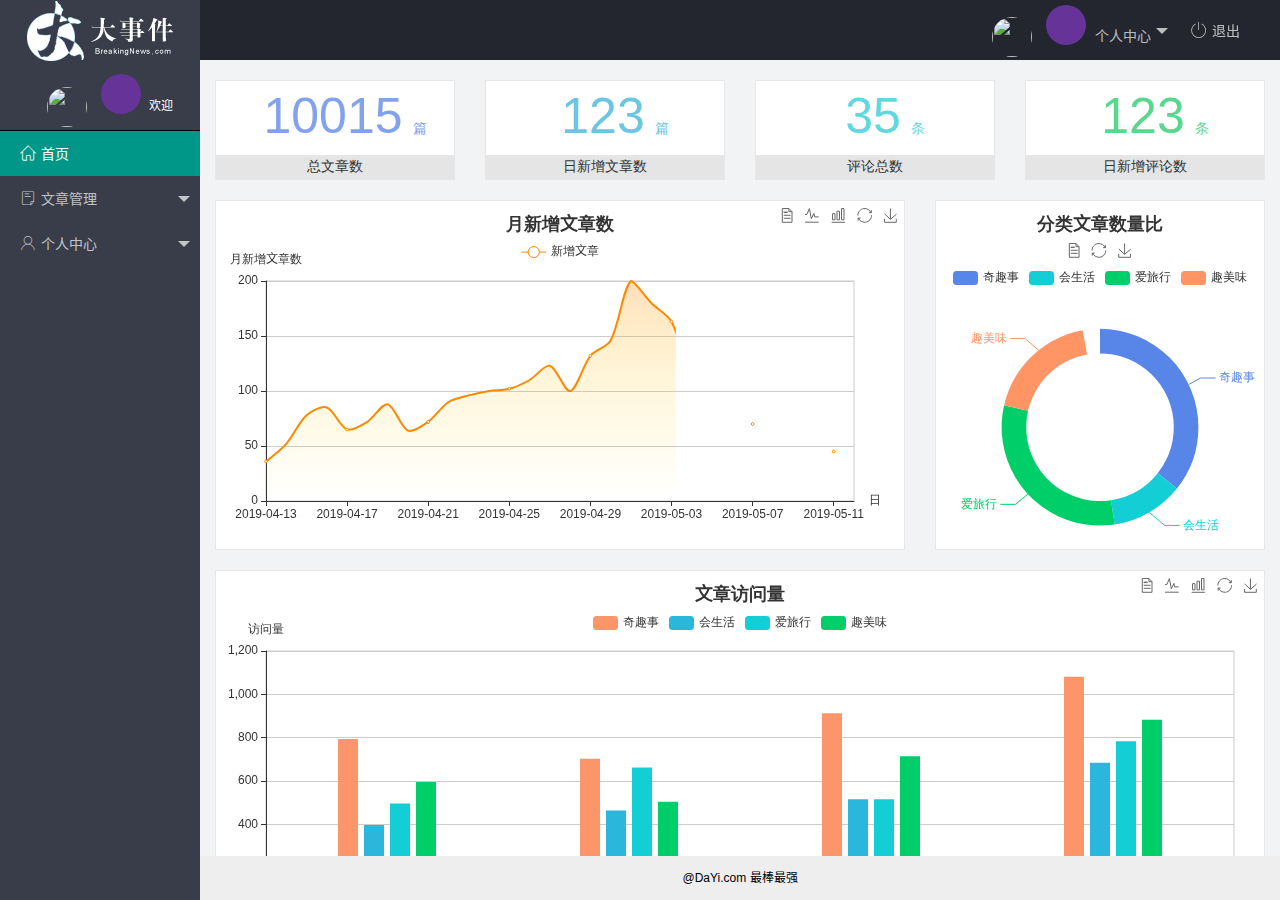
==== commit a9d3866f: "完成了主页开发" ====
--- a/index.html
+++ b/index.html
@@ -9,7 +9,7 @@
     <meta name="viewport" content="width=device-width,initial-scale=1.0">
     <link rel="shortcut icon" href="" type="image/x-icon">
     <title>后台主页</title>
-    <link rel="stylesheet" href="./assets/css/index.css">
+    <link rel="stylesheet" href="/assets/css/index.css">
     <!-- 导入layui样式表  -->
     <link rel="stylesheet" href="/assets/lib/layui/css/layui.css">
     <!-- 导入字体样式表文件 -->
@@ -20,15 +20,14 @@
     <div class="layui-layout layui-layout-admin">
         <div class="layui-header">
             <div class="layui-logo layui-hide-xs layui-bg-black">
-                <img src="/assets/images/logo.png" alt="">
+                <img src="./assets/images/logo.png" alt="">
             </div>
             <!-- 头部区域（可配合layui 已有的水平导航） -->
             <ul class="layui-nav layui-layout-right">
                 <li class="layui-nav-item layui-hide layui-show-md-inline-block">
                     <a href="javascript:;" class="userinfo">
-                        <img src="//tva1.sinaimg.cn/crop.0.0.118.118.180/5db11ff4gw1e77d3nqrv8j203b03cweg.jpg"
-                            class="layui-nav-img">
-                        <span class="text-avatar">A</span>
+                        <img src="" class="layui-nav-img">
+                        <span class="text-avatar"></span>
                         个人中心
                     </a>
                     <dl class="layui-nav-child">
@@ -38,7 +37,7 @@
                     </dl>
                 </li>
                 <li class="layui-nav-item" lay-header-event="menuRight" lay-unselect>
-                    <a href="javascript:;">
+                    <a href="javascript:;"id="btnLogout">
                         <span class="iconfont icon-tuichu"></span>退出
                     </a>
                 </li>
@@ -48,10 +47,9 @@
         <div class="layui-side layui-bg-black">
             <div class="layui-side-scroll">
                 <div class="userinfo">
-                    <img src="//tva1.sinaimg.cn/crop.0.0.118.118.180/5db11ff4gw1e77d3nqrv8j203b03cweg.jpg"
-                        class="layui-nav-img">
-                    <span class="text-avatar">A</span>
-                    <span id="weclome">欢迎...</span>
+                    <img src="" class="layui-nav-img">
+                    <span class="text-avatar"></span>
+                    <span id="weclome">欢迎</span>
                 </div>
                 <!-- 左侧导航区域（可配合layui已有的垂直导航） -->
                 <ul class="layui-nav layui-nav-tree" lay-filter="test" lay-shrink="all">
@@ -88,6 +86,11 @@
         </div>
     </div>
     <script src="/assets/lib/layui/layui.all.js"></script>
+    <script src="/assets/lib/jquery.js"></script>
+    <!-- 导入自己封装的api -->
+    <script src="/assets/js/baseAPI.js"></script>
+    <!-- 导入自己的js文件 -->
+    <script src="/assets/js/index.js"></script>
 </body>
 
 </html>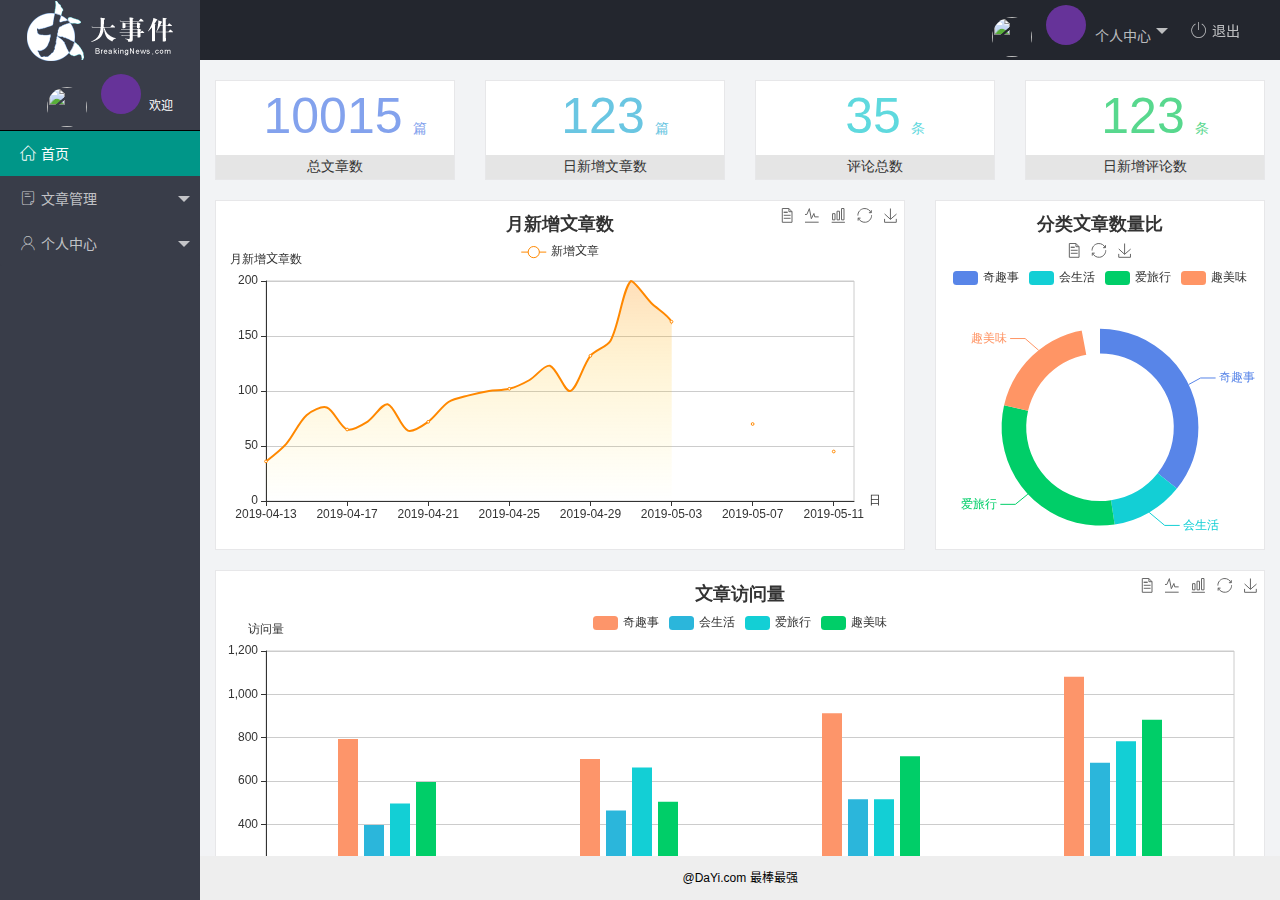
==== commit a9fef5c8: "完成个人中心的开发" ====
--- a/index.html
+++ b/index.html
@@ -31,9 +31,9 @@
                         个人中心
                     </a>
                     <dl class="layui-nav-child">
-                        <dd><a href="">基本资料</a></dd>
-                        <dd><a href="">更换头像</a></dd>
-                        <dd><a href="">重置密码</a></dd>
+                        <dd><a href="/user/user_info.html" target="fm">基本资料</a></dd>
+                        <dd><a href="/user/user_avatar.html" target="fm">更换头像</a></dd>
+                        <dd><a href="/user/user_pwd.html" target="fm">重置密码</a></dd>
                     </dl>
                 </li>
                 <li class="layui-nav-item" lay-header-event="menuRight" lay-unselect>
@@ -66,9 +66,9 @@
                     <li class="layui-nav-item">
                         <a href="javascript:;"><span class="iconfont icon-user"></span>个人中心</a>
                         <dl class="layui-nav-child">
-                            <dd><a href="javascript:;"><i class="layui-icon layui-icon-app"></i>基本资料</a></dd>
-                            <dd><a href="javascript:;"><i class="layui-icon layui-icon-app"></i>更换头像</a></dd>
-                            <dd><a href="javascript:;"><i class="layui-icon layui-icon-app"></i>重置密码</a></dd>
+                            <dd><a href="/user/user_info.html" target="fm"><i class="layui-icon layui-icon-app"></i>基本资料</a></dd>
+                            <dd><a href="/user/user_avatar.html" target="fm"><i class="layui-icon layui-icon-app"></i>更换头像</a></dd>
+                            <dd><a href="/user/user_pwd.html" target="fm"><i class="layui-icon layui-icon-app"></i>重置密码</a></dd>
                         </dl>
                     </li>
                 </ul>
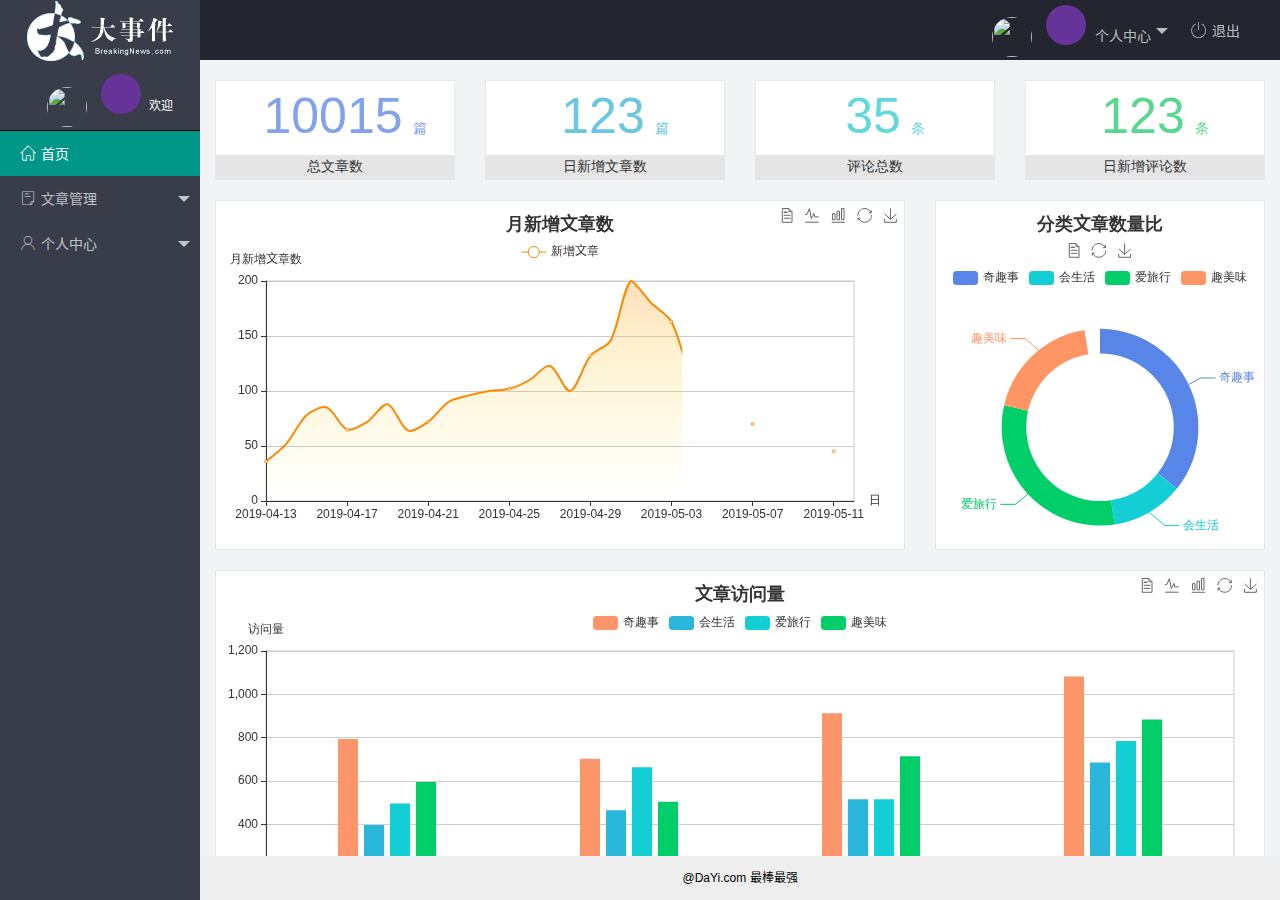
==== commit dba61030: "管理相关功能" ====
--- a/index.html
+++ b/index.html
@@ -58,9 +58,9 @@
                     <li class="layui-nav-item ">
                         <a class="" href="javascript:;"> <span class="iconfont icon-16"></span>文章管理</a>
                         <dl class="layui-nav-child">
-                            <dd><a href="javascript:;"><i class="layui-icon layui-icon-app"></i>文章类别</a></dd>
-                            <dd><a href="javascript:;"><i class="layui-icon layui-icon-app"></i>文章列表</a></dd>
-                            <dd><a href="javascript:;"><i class="layui-icon layui-icon-app"></i>发表文章</a></dd>
+                            <dd><a href="/article/art_cate.html" target="fm"><i class="layui-icon layui-icon-app"></i>文章类别</a></dd>
+                            <dd><a href="article/arr_list.html" target="fm"><i class="layui-icon layui-icon-app"></i>文章列表</a></dd>
+                            <dd><a href="/article/art_pub.html" target="fm"><i class="layui-icon layui-icon-app"></i>发表文章</a></dd>
                         </dl>
                     </li>
                     <li class="layui-nav-item">
